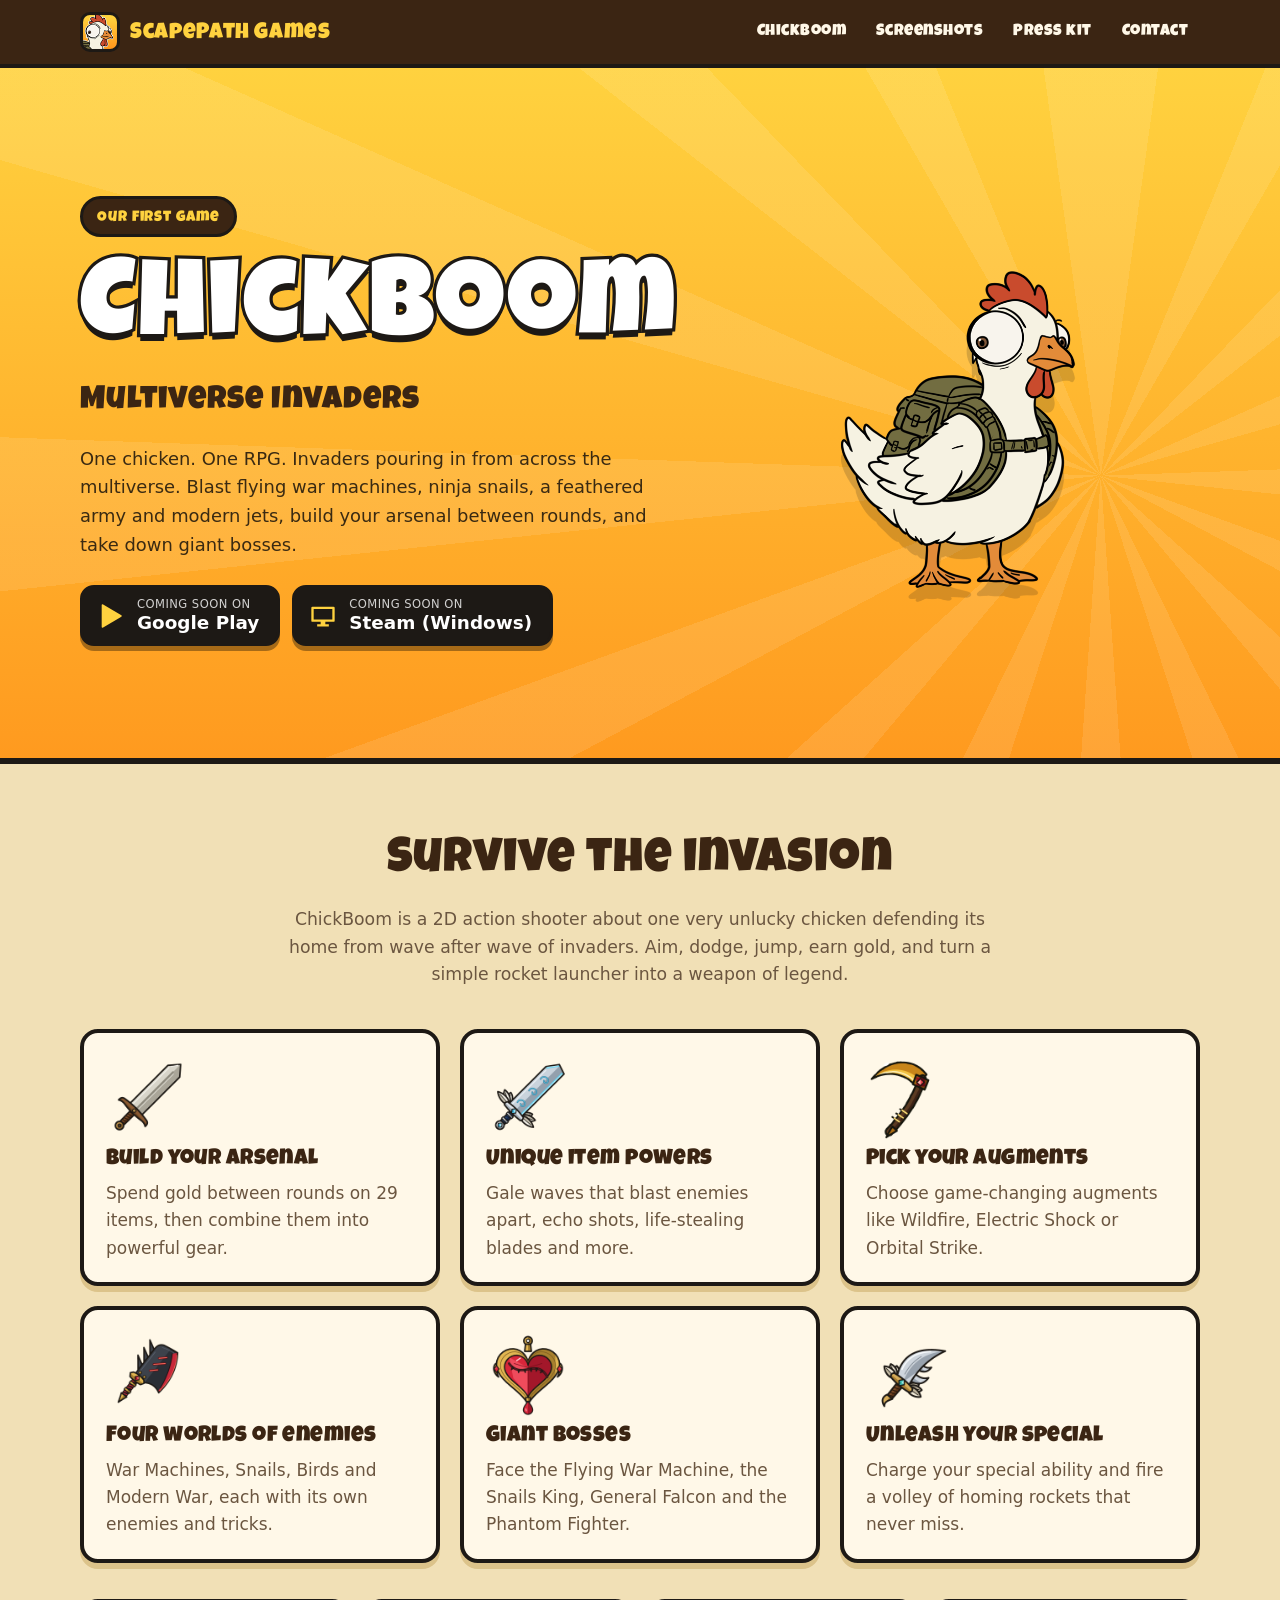
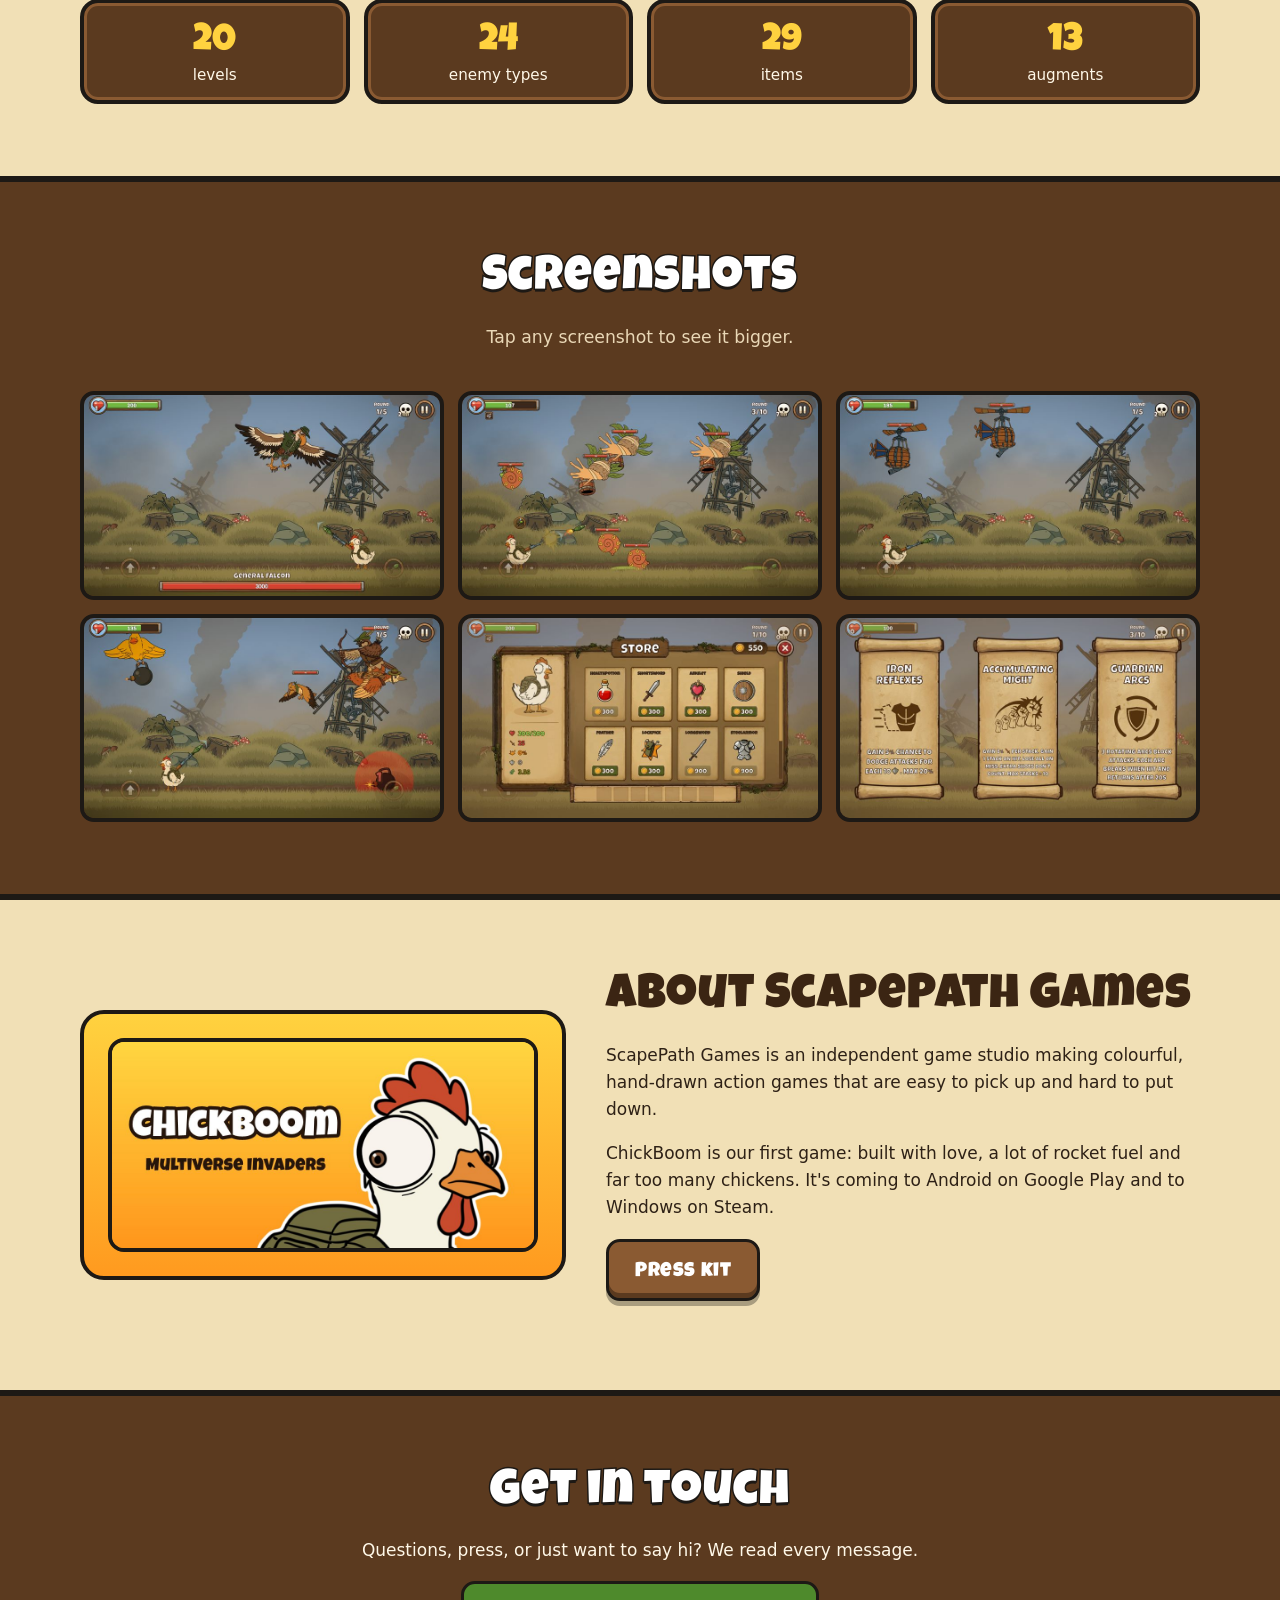
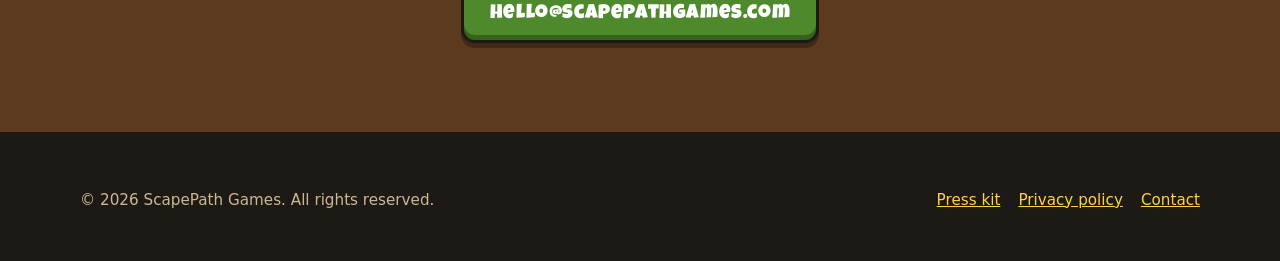
==== index.html @ 380e2c4b "ScapePath Games website: home, press kit, privacy policy Co-Authored-By: Claude Opus 5.5 <noreply@an" ====
<!doctype html>
<html lang="en">
<head>
  <meta charset="utf-8">
  <meta name="viewport" content="width=device-width, initial-scale=1">
  <title>ScapePath Games | ChickBoom: Multiverse Invaders</title>
  <meta name="description" content="ScapePath Games is an independent game studio. Our first game, ChickBoom: Multiverse Invaders, is a 2D action shooter coming to Android and Windows.">
  <meta name="theme-color" content="#3b2513">
  <link rel="canonical" href="https://scapepathgames.com/">
  <link rel="icon" type="image/png" href="images/favicon-64.png">
  <link rel="apple-touch-icon" href="images/apple-touch-icon.png">
  <link rel="preload" href="fonts/LuckiestGuy-Regular.ttf" as="font" type="font/ttf" crossorigin>
  <link rel="stylesheet" href="css/style.css">

  <meta property="og:type" content="website">
  <meta property="og:site_name" content="ScapePath Games">
  <meta property="og:title" content="ChickBoom: Multiverse Invaders">
  <meta property="og:description" content="One chicken. One RPG. Invaders from across the multiverse. Coming to Android and Windows.">
  <meta property="og:url" content="https://scapepathgames.com/">
  <meta property="og:image" content="https://scapepathgames.com/images/chickboom-banner.jpg">
  <meta name="twitter:card" content="summary_large_image">
</head>
<body>
  <a class="visually-hidden" href="#main">Skip to content</a>

  <header class="site-header">
    <div class="wrap">
      <a class="brand" href="./" aria-label="ScapePath Games home">
        <img src="images/favicon-64.png" alt="" width="40" height="40">
        <span>ScapePath Games</span>
      </a>
      <nav class="nav" aria-label="Main">
        <a href="#chickboom">ChickBoom</a>
        <a href="#screenshots">Screenshots</a>
        <a href="press.html">Press kit</a>
        <a href="#contact">Contact</a>
      </nav>
    </div>
  </header>

  <main id="main">
    <!-- Hero -->
    <section class="hero" aria-labelledby="game-title">
      <div class="wrap">
        <div>
          <span class="eyebrow">Our first game</span>
          <h1 id="game-title" class="outlined">ChickBoom</h1>
          <p class="tagline">Multiverse Invaders</p>
          <p class="lead">
            One chicken. One RPG. Invaders pouring in from across the multiverse.
            Blast flying war machines, ninja snails, a feathered army and modern jets,
            build your arsenal between rounds, and take down giant bosses.
          </p>
          <div class="stores">
            <!-- Replace href="#" and remove class "soon" once the store pages are live -->
            <a class="store-btn soon" href="#" aria-label="Google Play: coming soon" onclick="return false;">
              <svg viewBox="0 0 24 24" aria-hidden="true"><path fill="#ffd23f" d="M4 2.6v18.8c0 .5.5.8.9.6l16-9.4c.4-.3.4-.9 0-1.2L4.9 2c-.4-.2-.9.1-.9.6z"/></svg>
              <span><small>Coming soon on</small><strong>Google Play</strong></span>
            </a>
            <a class="store-btn soon" href="#" aria-label="Steam: coming soon" onclick="return false;">
              <svg viewBox="0 0 24 24" aria-hidden="true"><path fill="#ffd23f" d="M3 4h18a1 1 0 0 1 1 1v11a1 1 0 0 1-1 1h-7v2h3v2H7v-2h3v-2H3a1 1 0 0 1-1-1V5a1 1 0 0 1 1-1zm1 2v9h16V6H4z"/></svg>
              <span><small>Coming soon on</small><strong>Steam (Windows)</strong></span>
            </a>
          </div>
        </div>
        <div class="hero-art">
          <img src="images/chicken.png" alt="ChickBoom's hero: a wide-eyed chicken wearing a military backpack" width="900" height="691">
        </div>
      </div>
    </section>

    <!-- About the game -->
    <section id="chickboom" aria-labelledby="about-title">
      <div class="wrap">
        <div class="section-head">
          <h2 id="about-title">Survive the invasion</h2>
          <p>
            ChickBoom is a 2D action shooter about one very unlucky chicken defending its home
            from wave after wave of invaders. Aim, dodge, jump, earn gold, and turn a simple
            rocket launcher into a weapon of legend.
          </p>
        </div>

        <div class="cards">
          <article class="card">
            <img src="images/items/greatsword.png" alt="" width="84" height="84" loading="lazy">
            <h3>Build your arsenal</h3>
            <p>Spend gold between rounds on 29 items, then combine them into powerful gear.</p>
          </article>
          <article class="card">
            <img src="images/items/stormcleaver.png" alt="" width="84" height="84" loading="lazy">
            <h3>Unique item powers</h3>
            <p>Gale waves that blast enemies apart, echo shots, life-stealing blades and more.</p>
          </article>
          <article class="card">
            <img src="images/items/goldenreaper.png" alt="" width="84" height="84" loading="lazy">
            <h3>Pick your augments</h3>
            <p>Choose game-changing augments like Wildfire, Electric Shock or Orbital Strike.</p>
          </article>
          <article class="card">
            <img src="images/items/ironcleaver.png" alt="" width="84" height="84" loading="lazy">
            <h3>Four worlds of enemies</h3>
            <p>War Machines, Snails, Birds and Modern War, each with its own enemies and tricks.</p>
          </article>
          <article class="card">
            <img src="images/items/bloodboundamulet.png" alt="" width="84" height="84" loading="lazy">
            <h3>Giant bosses</h3>
            <p>Face the Flying War Machine, the Snails King, General Falcon and the Phantom Fighter.</p>
          </article>
          <article class="card">
            <img src="images/items/clawblade.png" alt="" width="84" height="84" loading="lazy">
            <h3>Unleash your special</h3>
            <p>Charge your special ability and fire a volley of homing rockets that never miss.</p>
          </article>
        </div>

        <div class="stats" aria-label="ChickBoom in numbers">
          <div class="stat"><b>20</b><span>levels</span></div>
          <div class="stat"><b>24</b><span>enemy types</span></div>
          <div class="stat"><b>29</b><span>items</span></div>
          <div class="stat"><b>13</b><span>augments</span></div>
        </div>
      </div>
    </section>

    <!-- Screenshots -->
    <section id="screenshots" class="band" aria-labelledby="shots-title">
      <div class="wrap">
        <div class="section-head">
          <h2 id="shots-title" class="outlined">Screenshots</h2>
          <p>Tap any screenshot to see it bigger.</p>
        </div>
        <div class="gallery">
          <button class="shot" data-full="images/screenshots/general-falcon.jpg" data-caption="Boss fight: General Falcon">
            <img src="images/screenshots/general-falcon-small.jpg" alt="ChickBoom fighting the General Falcon boss" width="800" height="450" loading="lazy">
          </button>
          <button class="shot" data-full="images/screenshots/snail-swarm.jpg" data-caption="A swarm of flying snails">
            <img src="images/screenshots/snail-swarm-small.jpg" alt="Flying snails and spiked rolling snails attacking" width="800" height="450" loading="lazy">
          </button>
          <button class="shot" data-full="images/screenshots/barrel-copters.jpg" data-caption="Flying war machines">
            <img src="images/screenshots/barrel-copters-small.jpg" alt="Barrel-shaped flying war machines over a field with windmills" width="800" height="450" loading="lazy">
          </button>
          <button class="shot" data-full="images/screenshots/archer-birds.jpg" data-caption="The feathered army">
            <img src="images/screenshots/archer-birds-small.jpg" alt="Archer birds and bomber birds attacking the chicken" width="800" height="450" loading="lazy">
          </button>
          <button class="shot" data-full="images/screenshots/store.jpg" data-caption="Gear up in the store">
            <img src="images/screenshots/store-small.jpg" alt="The in-game store with swords, potions, shields and armor" width="800" height="450" loading="lazy">
          </button>
          <button class="shot" data-full="images/screenshots/augments.jpg" data-caption="Choose an augment">
            <img src="images/screenshots/augments-small.jpg" alt="Choosing between three augment cards" width="800" height="450" loading="lazy">
          </button>
        </div>
      </div>
    </section>

    <!-- Studio -->
    <section id="studio" aria-labelledby="studio-title">
      <div class="wrap studio">
        <div class="studio-art">
          <img src="images/chickboom-banner.jpg" alt="ChickBoom: Multiverse Invaders logo with the chicken hero" width="1024" height="500" loading="lazy">
        </div>
        <div>
          <h2 id="studio-title">About ScapePath Games</h2>
          <p>
            ScapePath Games is an independent game studio making colourful, hand-drawn action games
            that are easy to pick up and hard to put down.
          </p>
          <p>
            ChickBoom is our first game: built with love, a lot of rocket fuel and far too many chickens.
            It's coming to Android on Google Play and to Windows on Steam.
          </p>
          <p><a class="btn secondary" href="press.html">Press kit</a></p>
        </div>
      </div>
    </section>

    <!-- Contact -->
    <section id="contact" class="band contact" aria-labelledby="contact-title">
      <div class="wrap">
        <h2 id="contact-title" class="outlined">Get in touch</h2>
        <p>Questions, press, or just want to say hi? We read every message.</p>
        <p><a class="btn" href="mailto:hello@scapepathgames.com">hello@scapepathgames.com</a></p>
      </div>
    </section>
  </main>

  <footer class="site-footer">
    <div class="wrap">
      <p>&copy; <span id="year">2026</span> ScapePath Games. All rights reserved.</p>
      <nav aria-label="Footer">
        <a href="press.html">Press kit</a>
        <a href="privacy.html">Privacy policy</a>
        <a href="mailto:hello@scapepathgames.com">Contact</a>
      </nav>
    </div>
  </footer>

  <dialog class="lightbox" aria-label="Screenshot">
    <button class="close" aria-label="Close">&times;</button>
    <figure style="margin:0">
      <img src="" alt="">
      <figcaption></figcaption>
    </figure>
  </dialog>

  <script>
    // Screenshot lightbox: opens the full-size image; closes on the button, a click outside, or Esc
    (function () {
      const box = document.querySelector('dialog.lightbox');
      if (!box || !box.showModal) return;
      const img = box.querySelector('img');
      const cap = box.querySelector('figcaption');
      document.querySelectorAll('.shot').forEach(function (btn) {
        btn.addEventListener('click', function () {
          img.src = btn.dataset.full;
          img.alt = btn.querySelector('img').alt;
          cap.textContent = btn.dataset.caption || '';
          box.showModal();
        });
      });
      box.querySelector('.close').addEventListener('click', function () { box.close(); });
      box.addEventListener('click', function (e) { if (e.target === box) box.close(); });
    })();
    document.getElementById('year').textContent = new Date().getFullYear();
  </script>
</body>
</html>
---- css/style.css ----
/* ScapePath Games: styled after ChickBoom itself — warm orange sky, dark wood frames, parchment cards,
   Luckiest Guy headings with a thick ink outline, like the game's UI. */

@font-face {
  font-family: "Luckiest Guy";
  src: url("../fonts/LuckiestGuy-Regular.ttf") format("truetype");
  font-display: swap;
}

:root {
  --sun: #ffd23f;
  --orange: #ff9a1f;
  --orange-deep: #f07c12;
  --ink: #1d1915;
  --wood: #5b3a1f;
  --wood-dark: #3b2513;
  --wood-light: #8a5a32;
  --parchment: #f1e0b6;
  --parchment-dark: #dcc38a;
  --cream: #fff8e8;
  --green: #4e8a2c;
  --green-dark: #35631b;
  --red: #c8463a;
  --text: #2e2116;
  --muted: #6b5640;
  --radius: 18px;
  --wrap: 1120px;
  --display: "Luckiest Guy", "Arial Rounded MT Bold", "Trebuchet MS", sans-serif;
  --body: system-ui, -apple-system, "Segoe UI", Roboto, "Helvetica Neue", Arial, sans-serif;
}

* { box-sizing: border-box; }
html { scroll-behavior: smooth; }
body {
  margin: 0;
  font-family: var(--body);
  font-size: 17px;
  line-height: 1.6;
  color: var(--text);
  background: var(--parchment);
  -webkit-font-smoothing: antialiased;
}
img { max-width: 100%; height: auto; display: block; }
a { color: var(--wood); }
a:hover { color: var(--orange-deep); }
.wrap { width: min(var(--wrap), 100% - 32px); margin-inline: auto; }
.visually-hidden { position: absolute; width: 1px; height: 1px; overflow: hidden; clip: rect(0 0 0 0); white-space: nowrap; }

/* Headings: game-style outlined lettering */
.display, h1, h2, h3 { font-family: var(--display); font-weight: 400; letter-spacing: 0.02em; line-height: 1.05; margin: 0 0 0.4em; }
.outlined {
  color: #fff;
  -webkit-text-stroke: 0.06em var(--ink);
  paint-order: stroke fill;
  text-shadow: 0 0.06em 0 var(--ink);
}
h2 { font-size: clamp(2rem, 4.5vw, 3rem); color: var(--wood-dark); }
h3 { font-size: 1.35rem; color: var(--wood-dark); }

/* ---------- Header ---------- */
.site-header {
  position: sticky; top: 0; z-index: 20;
  background: var(--wood-dark);
  border-bottom: 4px solid var(--ink);
}
.site-header .wrap { display: flex; align-items: center; justify-content: space-between; gap: 16px; min-height: 64px; }
.brand { display: flex; align-items: center; gap: 10px; text-decoration: none; }
.brand img { width: 40px; height: 40px; border-radius: 10px; border: 3px solid var(--ink); }
.brand span { font-family: var(--display); font-size: 1.35rem; color: var(--sun); letter-spacing: 0.03em; line-height: 1; padding-top: 4px; }
.nav { display: flex; gap: 6px; flex-wrap: wrap; justify-content: flex-end; }
.nav a {
  font-family: var(--display); font-size: 1rem; letter-spacing: 0.03em;
  color: var(--cream); text-decoration: none; padding: 8px 12px 6px; border-radius: 10px;
}
.nav a:hover, .nav a[aria-current="page"] { background: var(--wood-light); color: #fff; }

/* ---------- Hero ---------- */
.hero {
  position: relative; overflow: hidden;
  background: linear-gradient(180deg, var(--sun) 0%, var(--orange) 100%);
  border-bottom: 6px solid var(--ink);
}
.hero::after { /* soft sun rays */
  content: ""; position: absolute; inset: -40%;
  background: repeating-conic-gradient(from 0deg at 70% 55%, rgba(255,255,255,0.10) 0 8deg, transparent 8deg 22deg);
  pointer-events: none;
}
.hero .wrap { position: relative; z-index: 1; display: grid; grid-template-columns: 1.15fr 0.85fr; align-items: center; gap: 24px; padding-block: 56px 40px; }
.eyebrow {
  display: inline-block; font-family: var(--display); font-size: 0.95rem; letter-spacing: 0.06em;
  background: var(--wood-dark); color: var(--sun); padding: 7px 14px 4px; border-radius: 999px; border: 3px solid var(--ink);
}
.hero h1 { font-size: clamp(3.4rem, 10vw, 6.8rem); margin: 18px 0 6px; }
.tagline { font-family: var(--display); font-size: clamp(1.3rem, 3.2vw, 2rem); color: var(--wood-dark); margin: 0 0 18px; letter-spacing: 0.03em; }
.hero p.lead { font-size: 1.12rem; max-width: 34em; color: #3a2a12; margin: 0 0 26px; }
.hero-art img { width: 100%; max-width: 460px; margin-inline: auto; filter: drop-shadow(0 14px 0 rgba(29,25,21,0.18)); animation: bob 4s ease-in-out infinite; }
@keyframes bob { 0%,100% { transform: translateY(0) rotate(-1deg); } 50% { transform: translateY(-10px) rotate(1deg); } }
@media (prefers-reduced-motion: reduce) { .hero-art img { animation: none; } html { scroll-behavior: auto; } }

/* Store buttons (game-style chunky buttons) */
.stores { display: flex; flex-wrap: wrap; gap: 12px; }
.store-btn {
  display: inline-flex; align-items: center; gap: 12px;
  padding: 10px 18px 10px 14px; min-height: 58px;
  background: var(--ink); color: #fff; text-decoration: none;
  border-radius: 14px; border: 3px solid var(--ink);
  box-shadow: 0 5px 0 rgba(0,0,0,0.35);
  transition: transform 0.12s ease, box-shadow 0.12s ease;
}
.store-btn:hover { color: #fff; transform: translateY(-2px); box-shadow: 0 7px 0 rgba(0,0,0,0.35); }
.store-btn svg { width: 28px; height: 28px; flex: none; }
.store-btn small { display: block; font-size: 0.72rem; opacity: 0.8; letter-spacing: 0.04em; text-transform: uppercase; line-height: 1.2; }
.store-btn strong { display: block; font-size: 1.15rem; line-height: 1.15; }
.store-btn.soon { cursor: default; }
.store-btn.soon:hover { transform: none; box-shadow: 0 5px 0 rgba(0,0,0,0.35); }

/* ---------- Sections ---------- */
section { padding-block: 72px; }
.section-head { text-align: center; max-width: 720px; margin: 0 auto 40px; }
.section-head p { color: var(--muted); margin: 0; font-size: 1.08rem; }

.stats { display: grid; grid-template-columns: repeat(4, 1fr); gap: 14px; margin-top: 36px; }
.stat {
  text-align: center; background: var(--wood); color: var(--cream);
  border: 4px solid var(--ink); border-radius: var(--radius); padding: 16px 10px 12px;
  box-shadow: inset 0 0 0 3px var(--wood-light);
}
.stat b { display: block; font-family: var(--display); font-weight: 400; font-size: 2.4rem; color: var(--sun); line-height: 1; padding-top: 4px; }
.stat span { font-size: 0.95rem; }

/* Parchment cards */
.cards { display: grid; grid-template-columns: repeat(3, 1fr); gap: 20px; }
.card {
  background: var(--cream);
  border: 4px solid var(--ink); border-radius: var(--radius);
  padding: 22px 22px 20px;
  box-shadow: 0 6px 0 var(--parchment-dark);
}
.card img { width: 84px; height: 84px; object-fit: contain; margin-bottom: 10px; }
.card p { margin: 0; color: var(--muted); }

/* Wooden band */
.band { background: var(--wood); border-block: 6px solid var(--ink); color: var(--cream); }
.band h2 { color: #fff; }
.band .section-head p { color: #e9d7b6; }

/* Gallery */
.gallery { display: grid; grid-template-columns: repeat(3, 1fr); gap: 14px; }
.shot { padding: 0; border: 4px solid var(--ink); border-radius: 14px; overflow: hidden; background: var(--ink); cursor: zoom-in; display: block; width: 100%; }
.shot img { aspect-ratio: 16 / 9; object-fit: cover; width: 100%; transition: transform 0.25s ease; }
.shot:hover img, .shot:focus-visible img { transform: scale(1.04); }
.shot:focus-visible { outline: 4px solid var(--sun); outline-offset: 2px; }

dialog.lightbox { border: 0; padding: 0; background: transparent; max-width: min(1400px, 94vw); }
dialog.lightbox::backdrop { background: rgba(20, 14, 8, 0.88); }
dialog.lightbox img { border: 4px solid var(--ink); border-radius: 12px; max-height: 84vh; width: auto; margin: auto; }
dialog.lightbox figcaption { color: var(--cream); text-align: center; font-family: var(--display); font-size: 1.2rem; padding-top: 10px; letter-spacing: 0.03em; }
dialog.lightbox .close {
  position: fixed; top: 14px; right: 14px; width: 48px; height: 48px; border-radius: 50%;
  border: 3px solid var(--ink); background: var(--red); color: #fff; font-size: 1.6rem; line-height: 1; cursor: pointer;
}

/* Studio */
.studio { display: grid; grid-template-columns: 0.9fr 1.1fr; gap: 40px; align-items: center; }
.studio-art { background: linear-gradient(180deg, var(--sun), var(--orange)); border: 4px solid var(--ink); border-radius: 24px; padding: 24px; }
.studio-art img { border-radius: 16px; border: 4px solid var(--ink); }

/* Contact */
.contact { text-align: center; }
.btn {
  display: inline-block; font-family: var(--display); font-size: 1.25rem; letter-spacing: 0.03em;
  padding: 14px 26px 10px; border-radius: 14px; border: 3px solid var(--ink);
  background: var(--green); color: #fff; text-decoration: none;
  box-shadow: inset 0 -5px 0 var(--green-dark), 0 5px 0 rgba(0,0,0,0.3);
}
.btn:hover { color: #fff; background: #5a9b33; }
.btn.secondary { background: var(--wood-light); box-shadow: inset 0 -5px 0 var(--wood), 0 5px 0 rgba(0,0,0,0.3); }

/* ---------- Text pages (press, privacy) ---------- */
.page-hero { background: linear-gradient(180deg, var(--sun), var(--orange)); border-bottom: 6px solid var(--ink); text-align: center; padding-block: 48px 40px; }
.page-hero h1 { font-size: clamp(2.6rem, 7vw, 4.4rem); margin: 0 0 6px; }
.page-hero p { margin: 0; font-family: var(--display); color: var(--wood-dark); font-size: 1.2rem; letter-spacing: 0.03em; }
.prose { max-width: 780px; margin-inline: auto; }
.prose h2 { font-size: 2rem; margin-top: 1.6em; }
.prose h3 { margin-top: 1.4em; }
.prose ul { padding-left: 1.2em; }
.prose li { margin: 0.3em 0; }
.panel { background: var(--cream); border: 4px solid var(--ink); border-radius: var(--radius); padding: 24px 26px; margin: 22px 0; box-shadow: 0 6px 0 var(--parchment-dark); }
.facts { display: grid; grid-template-columns: max-content 1fr; gap: 8px 20px; margin: 0; }
.facts dt { font-weight: 700; color: var(--wood-dark); }
.facts dd { margin: 0; }
.downloads { display: grid; grid-template-columns: repeat(3, 1fr); gap: 14px; }
.download { display: block; text-decoration: none; color: var(--text); background: var(--cream); border: 3px solid var(--ink); border-radius: 14px; overflow: hidden; }
.download img { aspect-ratio: 16 / 9; object-fit: cover; width: 100%; border-bottom: 3px solid var(--ink); background: var(--orange); }
.download span { display: block; padding: 8px 12px; font-size: 0.92rem; }
.download:hover { color: var(--orange-deep); }

/* ---------- Footer ---------- */
.site-footer { background: var(--ink); color: #cbb994; padding-block: 34px; font-size: 0.95rem; }
.site-footer .wrap { display: flex; flex-wrap: wrap; justify-content: space-between; gap: 14px 30px; align-items: center; }
.site-footer a { color: var(--sun); }
.site-footer nav { display: flex; gap: 18px; flex-wrap: wrap; }

/* ---------- Responsive ---------- */
@media (max-width: 900px) {
  .hero .wrap { grid-template-columns: 1fr; text-align: center; padding-block: 40px 32px; }
  .hero p.lead { margin-inline: auto; }
  .stores { justify-content: center; }
  .hero-art { order: -1; }
  .hero-art img { max-width: 300px; }
  .cards { grid-template-columns: 1fr 1fr; }
  .gallery { grid-template-columns: 1fr 1fr; }
  .studio { grid-template-columns: 1fr; }
  .downloads { grid-template-columns: 1fr 1fr; }
}
@media (max-width: 600px) {
  body { font-size: 16px; }
  section { padding-block: 52px; }
  .site-header { position: static; }
  .site-header .wrap { flex-direction: column; justify-content: center; padding-block: 10px 6px; gap: 4px; }
  .nav { flex-wrap: nowrap; justify-content: center; gap: 0; }
  .nav a { font-size: 0.8rem; padding: 6px 7px 4px; white-space: nowrap; }
  .stats { grid-template-columns: 1fr 1fr; }
  .cards, .gallery, .downloads { grid-template-columns: 1fr; }
  .facts { grid-template-columns: 1fr; gap: 2px; }
  .facts dd { margin-bottom: 10px; }
  .store-btn { width: 100%; justify-content: center; }
}
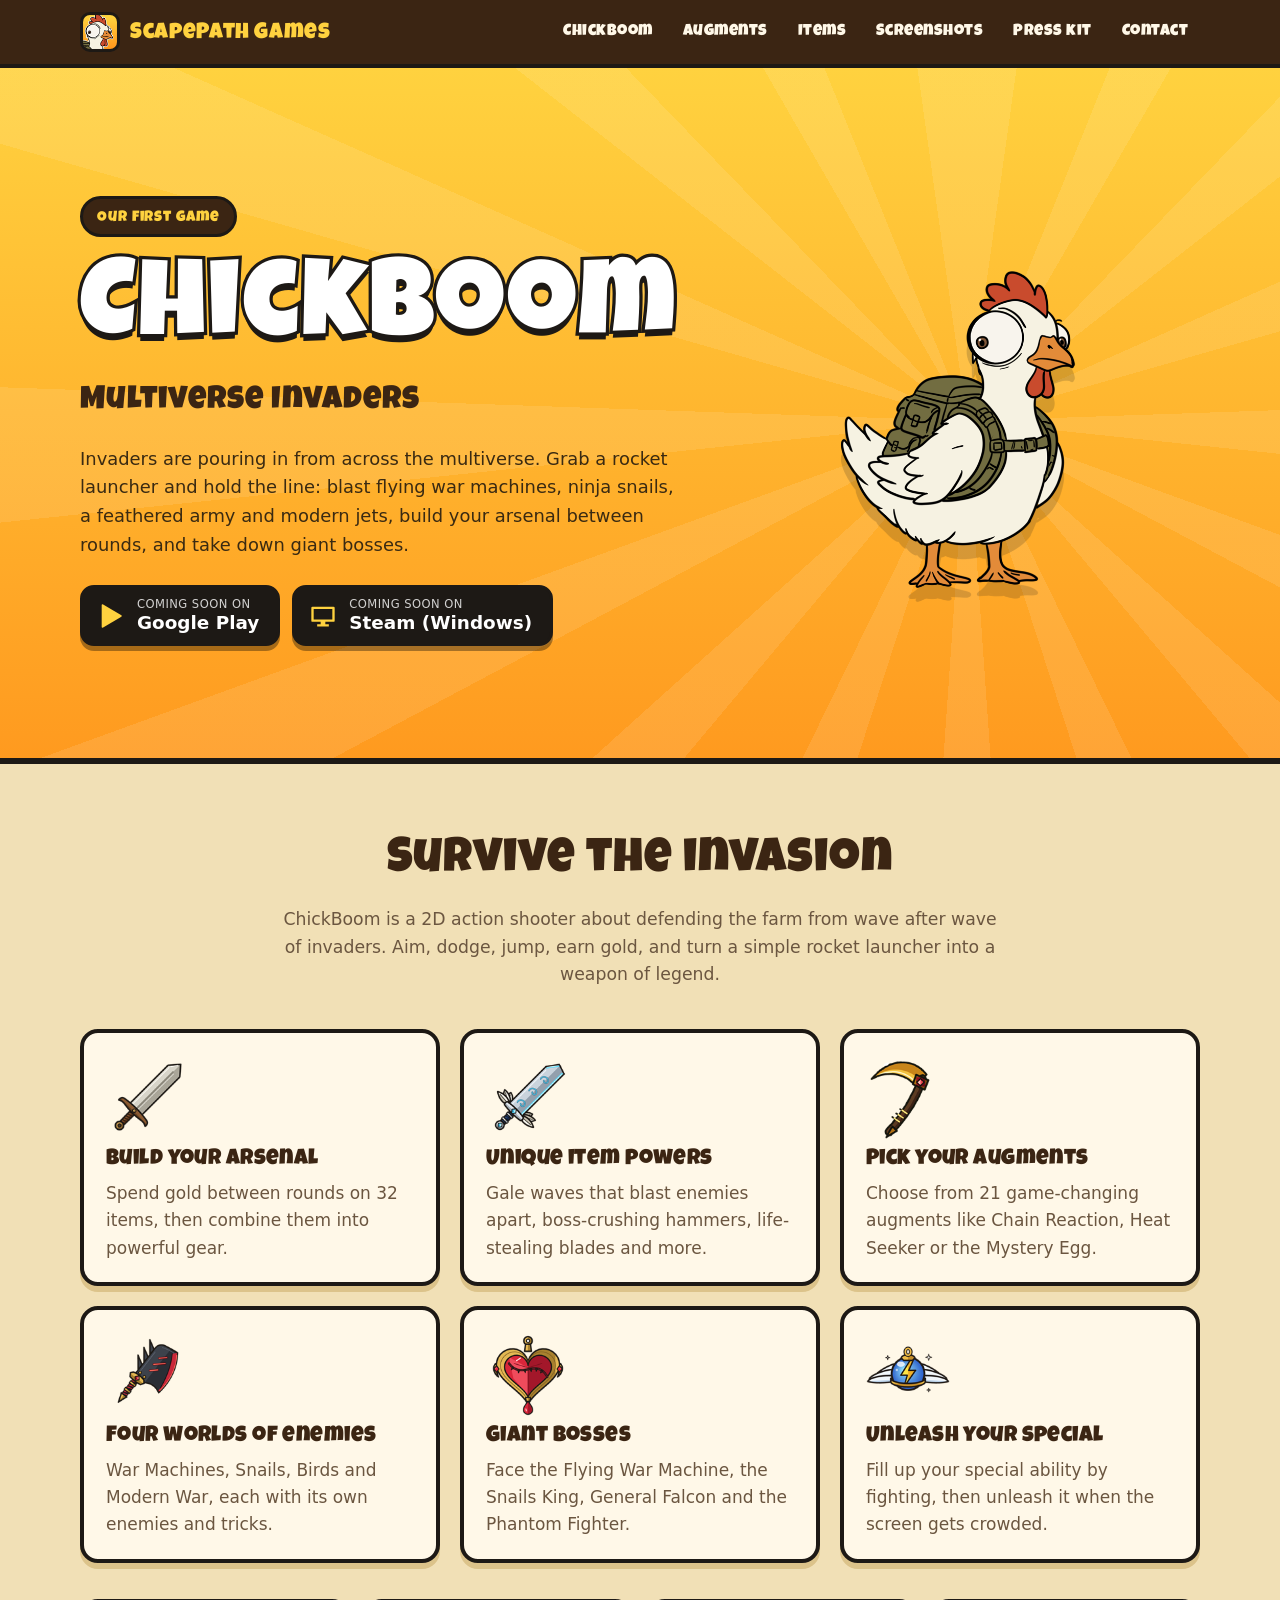
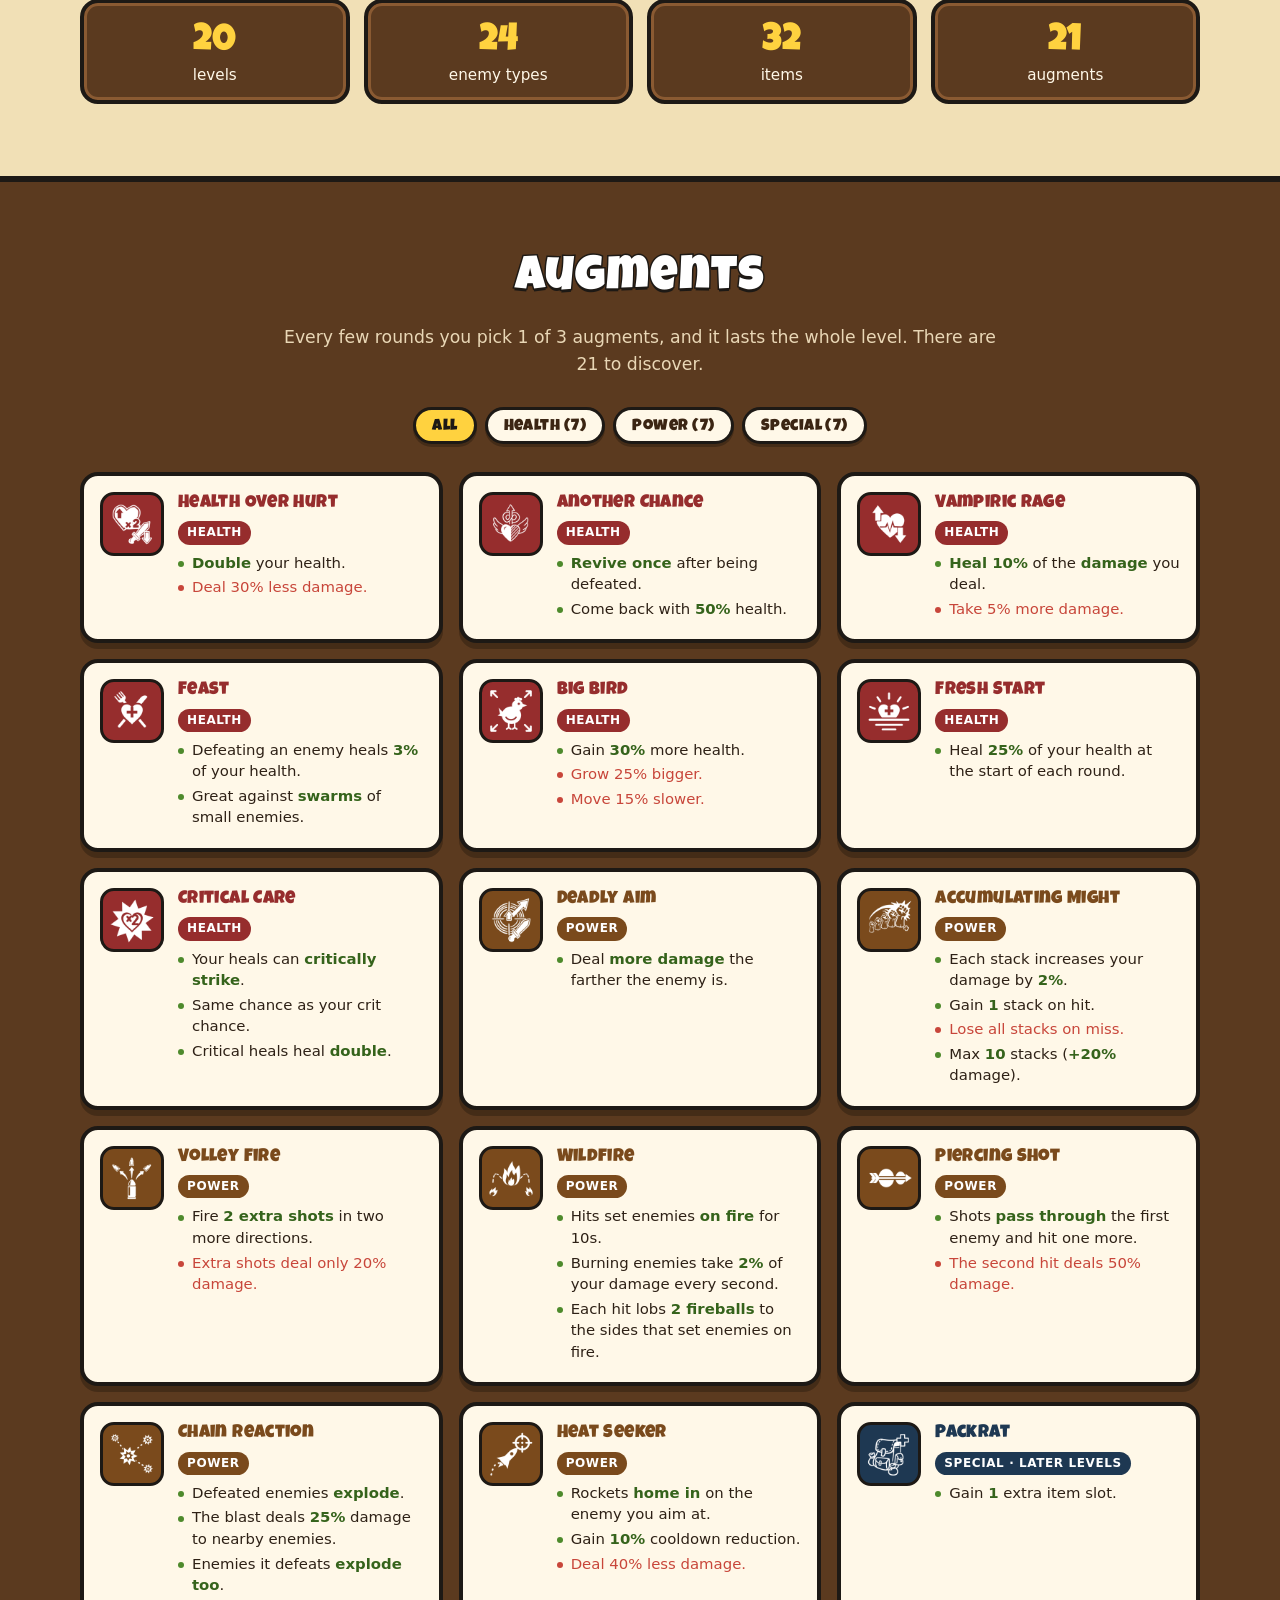
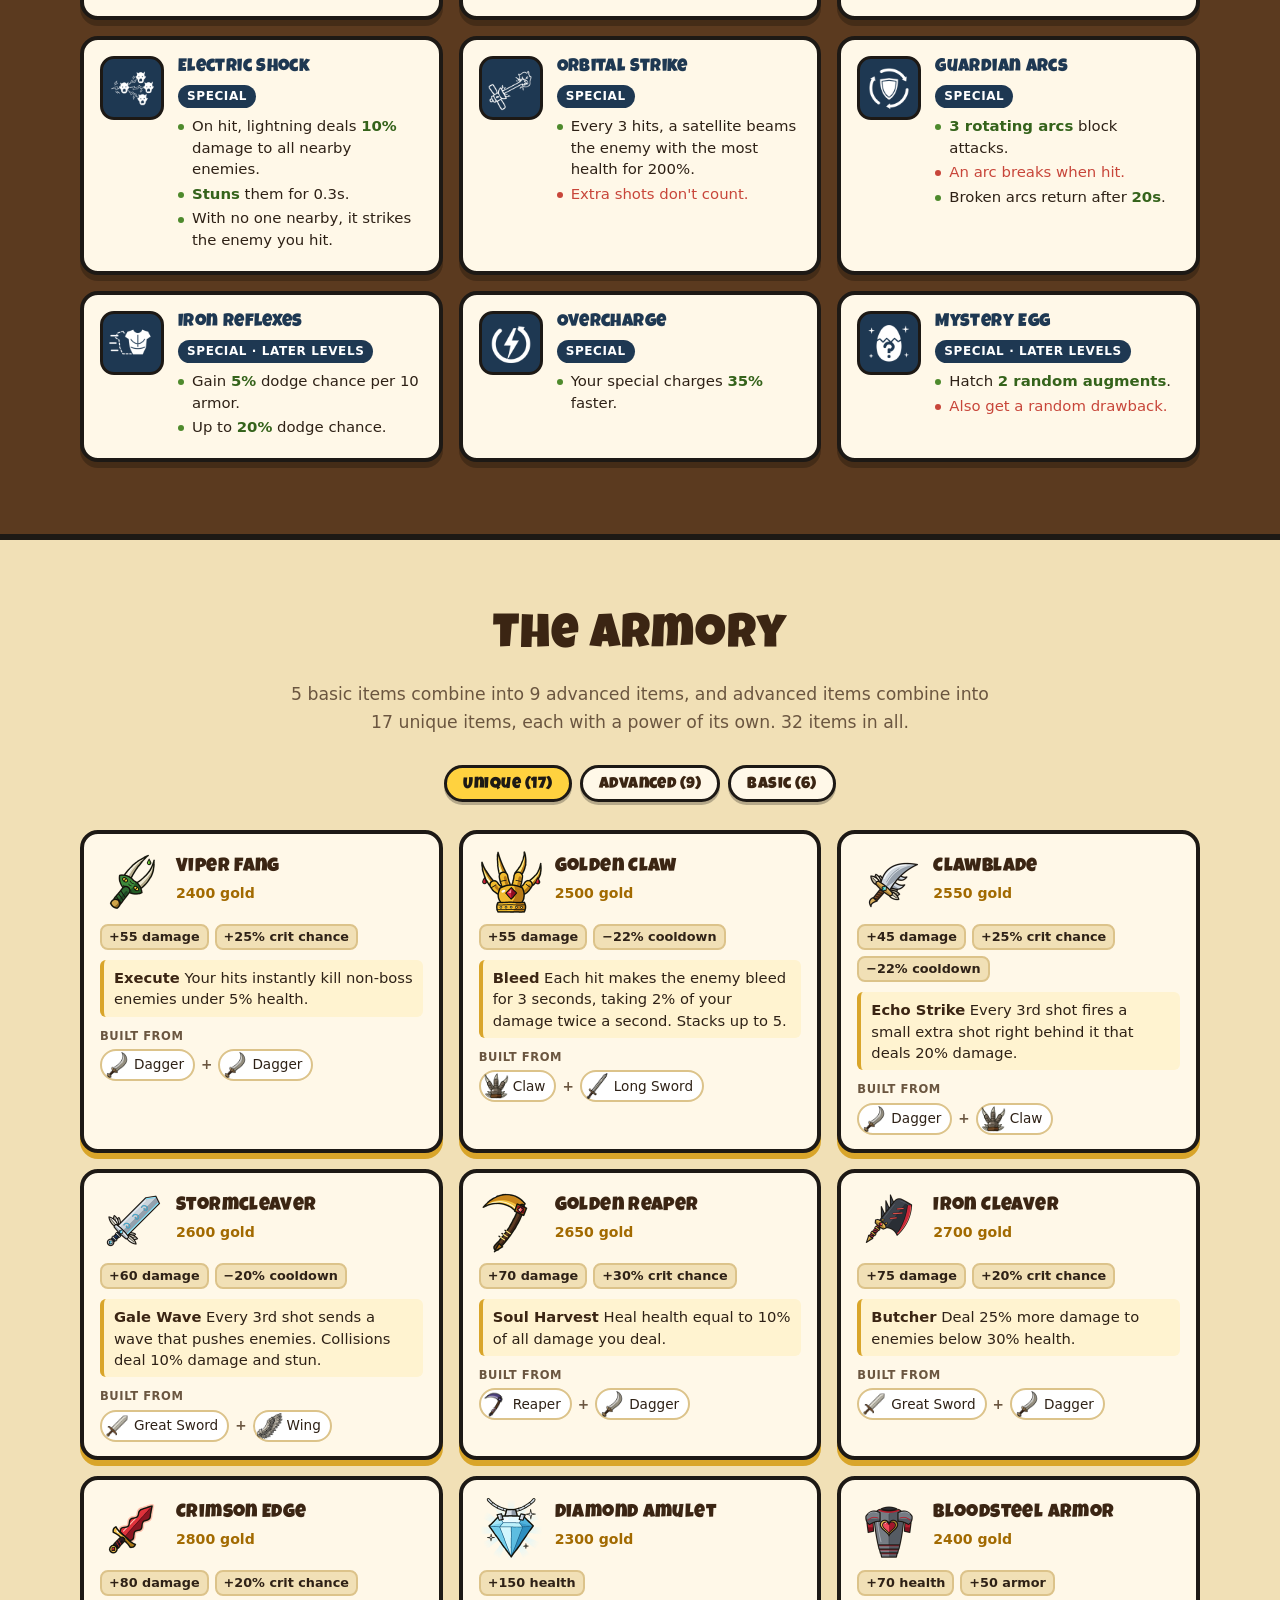
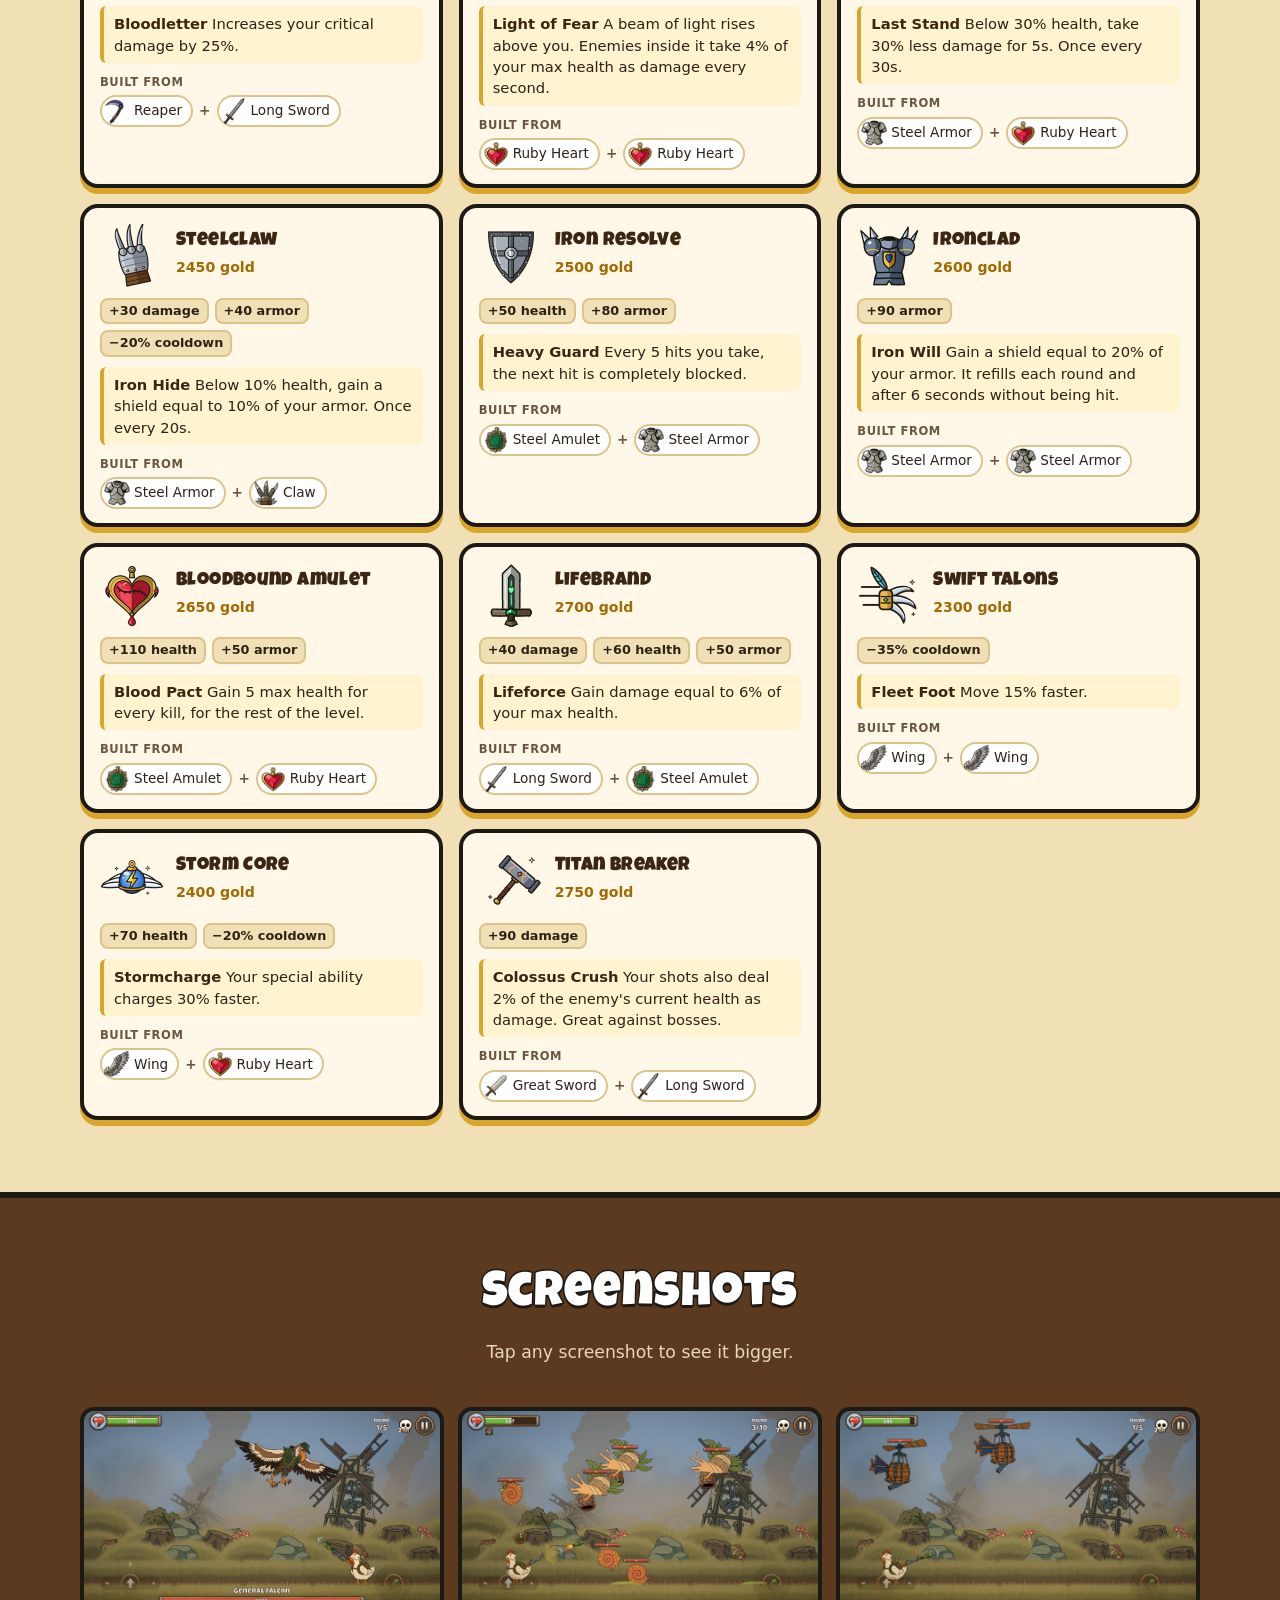
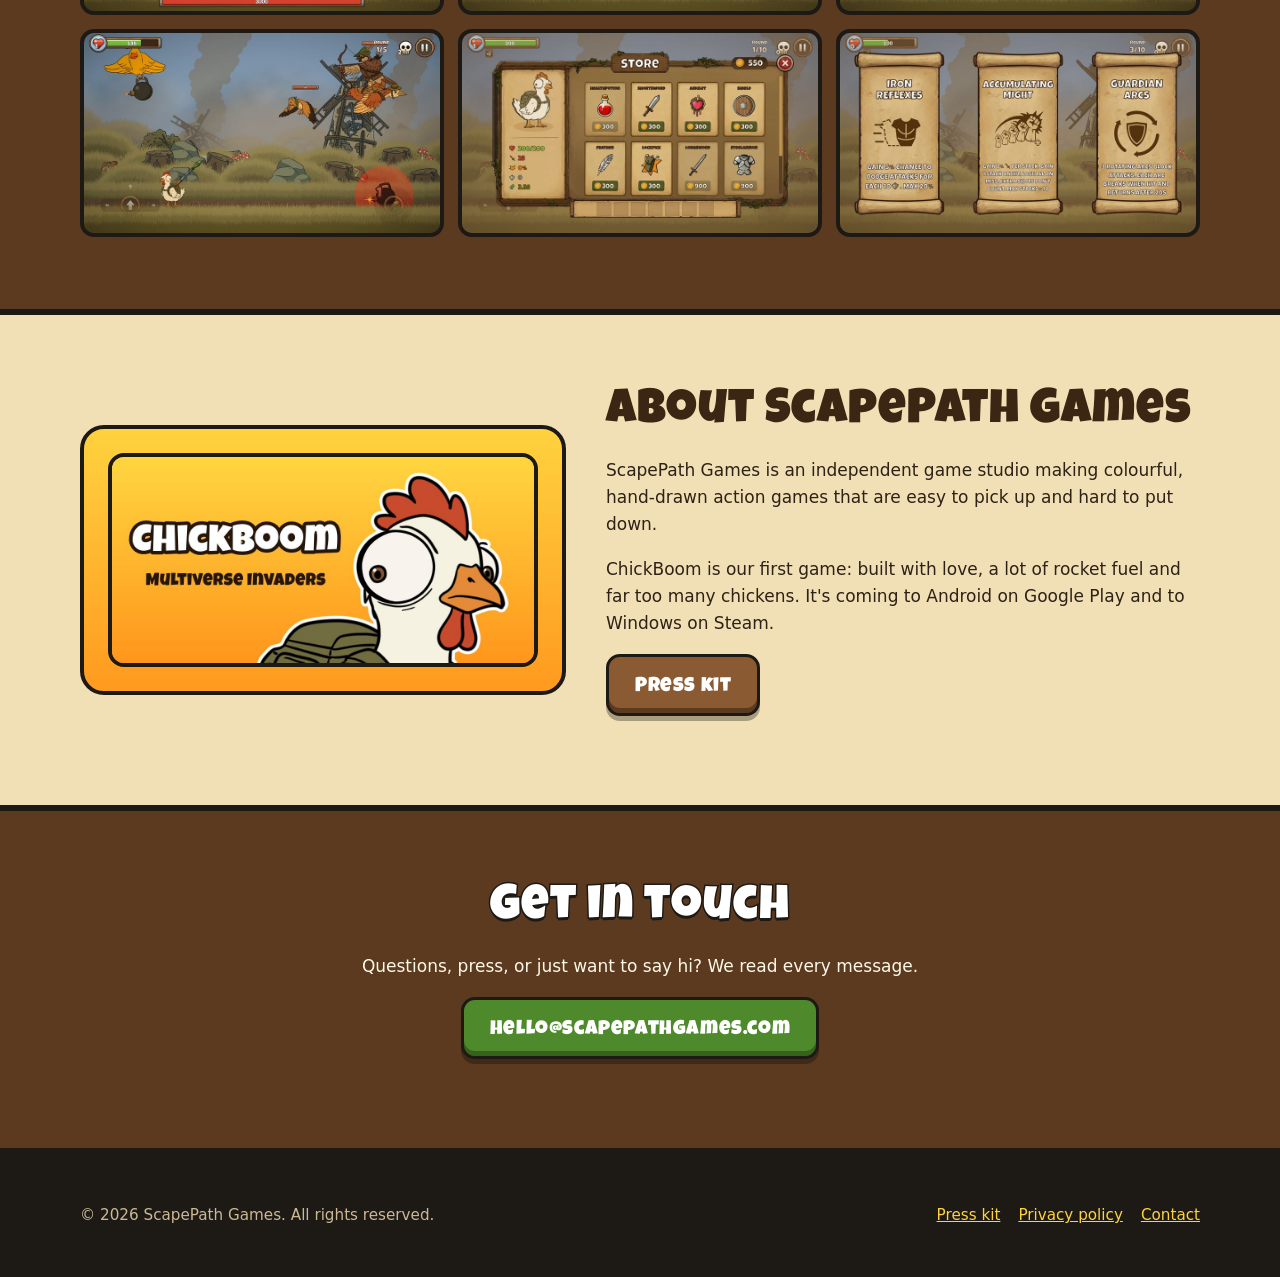
==== commit 3eb2c9ca: "Add augments and armory sections, refresh game data - New Augments section with all 21 augments, fil" ====
--- a/index.html
+++ b/index.html
@@ -15,7 +15,7 @@
   <meta property="og:type" content="website">
   <meta property="og:site_name" content="ScapePath Games">
   <meta property="og:title" content="ChickBoom: Multiverse Invaders">
-  <meta property="og:description" content="One chicken. One RPG. Invaders from across the multiverse. Coming to Android and Windows.">
+  <meta property="og:description" content="Invaders from across the multiverse. Grab a rocket launcher and hold the line. Coming to Android and Windows.">
   <meta property="og:url" content="https://scapepathgames.com/">
   <meta property="og:image" content="https://scapepathgames.com/images/chickboom-banner.jpg">
   <meta name="twitter:card" content="summary_large_image">
@@ -31,6 +31,8 @@
       </a>
       <nav class="nav" aria-label="Main">
         <a href="#chickboom">ChickBoom</a>
+        <a href="#augments">Augments</a>
+        <a href="#items">Items</a>
         <a href="#screenshots">Screenshots</a>
         <a href="press.html">Press kit</a>
         <a href="#contact">Contact</a>
@@ -47,8 +49,8 @@
           <h1 id="game-title" class="outlined">ChickBoom</h1>
           <p class="tagline">Multiverse Invaders</p>
           <p class="lead">
-            One chicken. One RPG. Invaders pouring in from across the multiverse.
-            Blast flying war machines, ninja snails, a feathered army and modern jets,
+            Invaders are pouring in from across the multiverse. Grab a rocket launcher and hold the line:
+            blast flying war machines, ninja snails, a feathered army and modern jets,
             build your arsenal between rounds, and take down giant bosses.
           </p>
           <div class="stores">
@@ -75,53 +77,515 @@
         <div class="section-head">
           <h2 id="about-title">Survive the invasion</h2>
           <p>
-            ChickBoom is a 2D action shooter about one very unlucky chicken defending its home
-            from wave after wave of invaders. Aim, dodge, jump, earn gold, and turn a simple
-            rocket launcher into a weapon of legend.
+            ChickBoom is a 2D action shooter about defending the farm from wave after wave of invaders.
+            Aim, dodge, jump, earn gold, and turn a simple rocket launcher into a weapon of legend.
           </p>
         </div>
 
         <div class="cards">
           <article class="card">
-            <img src="images/items/greatsword.png" alt="" width="84" height="84" loading="lazy">
+            <img src="images/items/great-sword.png" alt="" width="84" height="84" loading="lazy">
             <h3>Build your arsenal</h3>
-            <p>Spend gold between rounds on 29 items, then combine them into powerful gear.</p>
+            <p>Spend gold between rounds on 32 items, then combine them into powerful gear.</p>
           </article>
           <article class="card">
             <img src="images/items/stormcleaver.png" alt="" width="84" height="84" loading="lazy">
             <h3>Unique item powers</h3>
-            <p>Gale waves that blast enemies apart, echo shots, life-stealing blades and more.</p>
+            <p>Gale waves that blast enemies apart, boss-crushing hammers, life-stealing blades and more.</p>
           </article>
           <article class="card">
-            <img src="images/items/goldenreaper.png" alt="" width="84" height="84" loading="lazy">
+            <img src="images/items/golden-reaper.png" alt="" width="84" height="84" loading="lazy">
             <h3>Pick your augments</h3>
-            <p>Choose game-changing augments like Wildfire, Electric Shock or Orbital Strike.</p>
+            <p>Choose from 21 game-changing augments like Chain Reaction, Heat Seeker or the Mystery Egg.</p>
           </article>
           <article class="card">
-            <img src="images/items/ironcleaver.png" alt="" width="84" height="84" loading="lazy">
+            <img src="images/items/iron-cleaver.png" alt="" width="84" height="84" loading="lazy">
             <h3>Four worlds of enemies</h3>
             <p>War Machines, Snails, Birds and Modern War, each with its own enemies and tricks.</p>
           </article>
           <article class="card">
-            <img src="images/items/bloodboundamulet.png" alt="" width="84" height="84" loading="lazy">
+            <img src="images/items/bloodbound-amulet.png" alt="" width="84" height="84" loading="lazy">
             <h3>Giant bosses</h3>
             <p>Face the Flying War Machine, the Snails King, General Falcon and the Phantom Fighter.</p>
           </article>
           <article class="card">
-            <img src="images/items/clawblade.png" alt="" width="84" height="84" loading="lazy">
+            <img src="images/items/storm-core.png" alt="" width="84" height="84" loading="lazy">
             <h3>Unleash your special</h3>
-            <p>Charge your special ability and fire a volley of homing rockets that never miss.</p>
+            <p>Fill up your special ability by fighting, then unleash it when the screen gets crowded.</p>
           </article>
         </div>
 
         <div class="stats" aria-label="ChickBoom in numbers">
           <div class="stat"><b>20</b><span>levels</span></div>
           <div class="stat"><b>24</b><span>enemy types</span></div>
-          <div class="stat"><b>29</b><span>items</span></div>
-          <div class="stat"><b>13</b><span>augments</span></div>
+          <div class="stat"><b>32</b><span>items</span></div>
+          <div class="stat"><b>21</b><span>augments</span></div>
         </div>
       </div>
     </section>
+
+<!-- AUGMENTS:START -->
+    <!-- Augments: generated from the game's Augments list -->
+    <section id="augments" class="band" aria-labelledby="augments-title">
+      <div class="wrap">
+        <div class="section-head">
+          <h2 id="augments-title" class="outlined">Augments</h2>
+          <p>Every few rounds you pick 1 of 3 augments, and it lasts the whole level. There are 21 to discover.</p>
+        </div>
+        <div class="filters" role="group" aria-label="Show augments" data-target="aug-grid">
+          <button type="button" aria-pressed="true" data-filter="all">All</button>
+          <button type="button" aria-pressed="false" data-filter="Health">Health (7)</button>
+          <button type="button" aria-pressed="false" data-filter="Power">Power (7)</button>
+          <button type="button" aria-pressed="false" data-filter="Special">Special (7)</button>
+        </div>
+        <div class="aug-grid" id="aug-grid">
+          <article class="aug aug-health" data-type="Health">
+            <div class="aug-icon"><img src="images/augments/health-over-hurt.png" alt="" width="64" height="64" loading="lazy"></div>
+            <div>
+              <h3>Health Over Hurt</h3>
+              <span class="tag">Health</span>
+              <ul><li><b>Double</b> your health.</li><li class="bad">Deal 30% less damage.</li></ul>
+            </div>
+          </article>
+          <article class="aug aug-health" data-type="Health">
+            <div class="aug-icon"><img src="images/augments/another-chance.png" alt="" width="64" height="64" loading="lazy"></div>
+            <div>
+              <h3>Another Chance</h3>
+              <span class="tag">Health</span>
+              <ul><li><b>Revive once</b> after being defeated.</li><li>Come back with <b>50%</b> health.</li></ul>
+            </div>
+          </article>
+          <article class="aug aug-health" data-type="Health">
+            <div class="aug-icon"><img src="images/augments/vampiric-rage.png" alt="" width="64" height="64" loading="lazy"></div>
+            <div>
+              <h3>Vampiric Rage</h3>
+              <span class="tag">Health</span>
+              <ul><li><b>Heal 10%</b> of the <b>damage</b> you deal.</li><li class="bad">Take 5% more damage.</li></ul>
+            </div>
+          </article>
+          <article class="aug aug-health" data-type="Health">
+            <div class="aug-icon"><img src="images/augments/feast.png" alt="" width="64" height="64" loading="lazy"></div>
+            <div>
+              <h3>Feast</h3>
+              <span class="tag">Health</span>
+              <ul><li>Defeating an enemy heals <b>3%</b> of your health.</li><li>Great against <b>swarms</b> of small enemies.</li></ul>
+            </div>
+          </article>
+          <article class="aug aug-health" data-type="Health">
+            <div class="aug-icon"><img src="images/augments/big-bird.png" alt="" width="64" height="64" loading="lazy"></div>
+            <div>
+              <h3>Big Bird</h3>
+              <span class="tag">Health</span>
+              <ul><li>Gain <b>30%</b> more health.</li><li class="bad">Grow 25% bigger.</li><li class="bad">Move 15% slower.</li></ul>
+            </div>
+          </article>
+          <article class="aug aug-health" data-type="Health">
+            <div class="aug-icon"><img src="images/augments/fresh-start.png" alt="" width="64" height="64" loading="lazy"></div>
+            <div>
+              <h3>Fresh Start</h3>
+              <span class="tag">Health</span>
+              <ul><li>Heal <b>25%</b> of your health at the start of each round.</li></ul>
+            </div>
+          </article>
+          <article class="aug aug-health" data-type="Health">
+            <div class="aug-icon"><img src="images/augments/critical-care.png" alt="" width="64" height="64" loading="lazy"></div>
+            <div>
+              <h3>Critical Care</h3>
+              <span class="tag">Health</span>
+              <ul><li>Your heals can <b>critically strike</b>.</li><li>Same chance as your crit chance.</li><li>Critical heals heal <b>double</b>.</li></ul>
+            </div>
+          </article>
+          <article class="aug aug-power" data-type="Power">
+            <div class="aug-icon"><img src="images/augments/deadly-aim.png" alt="" width="64" height="64" loading="lazy"></div>
+            <div>
+              <h3>Deadly Aim</h3>
+              <span class="tag">Power</span>
+              <ul><li>Deal <b>more damage</b> the farther the enemy is.</li></ul>
+            </div>
+          </article>
+          <article class="aug aug-power" data-type="Power">
+            <div class="aug-icon"><img src="images/augments/accumulating-might.png" alt="" width="64" height="64" loading="lazy"></div>
+            <div>
+              <h3>Accumulating Might</h3>
+              <span class="tag">Power</span>
+              <ul><li>Each stack increases your damage by <b>2%</b>.</li><li>Gain <b>1</b> stack on hit.</li><li class="bad">Lose all stacks on miss.</li><li>Max <b>10</b> stacks (<b>+20%</b> damage).</li></ul>
+            </div>
+          </article>
+          <article class="aug aug-power" data-type="Power">
+            <div class="aug-icon"><img src="images/augments/volley-fire.png" alt="" width="64" height="64" loading="lazy"></div>
+            <div>
+              <h3>Volley Fire</h3>
+              <span class="tag">Power</span>
+              <ul><li>Fire <b>2 extra shots</b> in two more directions.</li><li class="bad">Extra shots deal only 20% damage.</li></ul>
+            </div>
+          </article>
+          <article class="aug aug-power" data-type="Power">
+            <div class="aug-icon"><img src="images/augments/wildfire.png" alt="" width="64" height="64" loading="lazy"></div>
+            <div>
+              <h3>Wildfire</h3>
+              <span class="tag">Power</span>
+              <ul><li>Hits set enemies <b>on fire</b> for 10s.</li><li>Burning enemies take <b>2%</b> of your damage every second.</li><li>Each hit lobs <b>2 fireballs</b> to the sides that set enemies on fire.</li></ul>
+            </div>
+          </article>
+          <article class="aug aug-power" data-type="Power">
+            <div class="aug-icon"><img src="images/augments/piercing-shot.png" alt="" width="64" height="64" loading="lazy"></div>
+            <div>
+              <h3>Piercing Shot</h3>
+              <span class="tag">Power</span>
+              <ul><li>Shots <b>pass through</b> the first enemy and hit one more.</li><li class="bad">The second hit deals 50% damage.</li></ul>
+            </div>
+          </article>
+          <article class="aug aug-power" data-type="Power">
+            <div class="aug-icon"><img src="images/augments/chain-reaction.png" alt="" width="64" height="64" loading="lazy"></div>
+            <div>
+              <h3>Chain Reaction</h3>
+              <span class="tag">Power</span>
+              <ul><li>Defeated enemies <b>explode</b>.</li><li>The blast deals <b>25%</b> damage to nearby enemies.</li><li>Enemies it defeats <b>explode too</b>.</li></ul>
+            </div>
+          </article>
+          <article class="aug aug-power" data-type="Power">
+            <div class="aug-icon"><img src="images/augments/heat-seeker.png" alt="" width="64" height="64" loading="lazy"></div>
+            <div>
+              <h3>Heat Seeker</h3>
+              <span class="tag">Power</span>
+              <ul><li>Rockets <b>home in</b> on the enemy you aim at.</li><li>Gain <b>10%</b> cooldown reduction.</li><li class="bad">Deal 40% less damage.</li></ul>
+            </div>
+          </article>
+          <article class="aug aug-special" data-type="Special">
+            <div class="aug-icon"><img src="images/augments/packrat.png" alt="" width="64" height="64" loading="lazy"></div>
+            <div>
+              <h3>Packrat</h3>
+              <span class="tag">Special &middot; later levels</span>
+              <ul><li>Gain <b>1</b> extra item slot.</li></ul>
+            </div>
+          </article>
+          <article class="aug aug-special" data-type="Special">
+            <div class="aug-icon"><img src="images/augments/electric-shock.png" alt="" width="64" height="64" loading="lazy"></div>
+            <div>
+              <h3>Electric Shock</h3>
+              <span class="tag">Special</span>
+              <ul><li>On hit, lightning deals <b>10%</b> damage to all nearby enemies.</li><li><b>Stuns</b> them for 0.3s.</li><li>With no one nearby, it strikes the enemy you hit.</li></ul>
+            </div>
+          </article>
+          <article class="aug aug-special" data-type="Special">
+            <div class="aug-icon"><img src="images/augments/orbital-strike.png" alt="" width="64" height="64" loading="lazy"></div>
+            <div>
+              <h3>Orbital Strike</h3>
+              <span class="tag">Special</span>
+              <ul><li>Every 3 hits, a satellite beams the enemy with the most health for 200%.</li><li class="bad">Extra shots don't count.</li></ul>
+            </div>
+          </article>
+          <article class="aug aug-special" data-type="Special">
+            <div class="aug-icon"><img src="images/augments/guardian-arcs.png" alt="" width="64" height="64" loading="lazy"></div>
+            <div>
+              <h3>Guardian Arcs</h3>
+              <span class="tag">Special</span>
+              <ul><li><b>3 rotating arcs</b> block attacks.</li><li class="bad">An arc breaks when hit.</li><li>Broken arcs return after <b>20s</b>.</li></ul>
+            </div>
+          </article>
+          <article class="aug aug-special" data-type="Special">
+            <div class="aug-icon"><img src="images/augments/iron-reflexes.png" alt="" width="64" height="64" loading="lazy"></div>
+            <div>
+              <h3>Iron Reflexes</h3>
+              <span class="tag">Special &middot; later levels</span>
+              <ul><li>Gain <b>5%</b> dodge chance per 10 armor.</li><li>Up to <b>20%</b> dodge chance.</li></ul>
+            </div>
+          </article>
+          <article class="aug aug-special" data-type="Special">
+            <div class="aug-icon"><img src="images/augments/overcharge.png" alt="" width="64" height="64" loading="lazy"></div>
+            <div>
+              <h3>Overcharge</h3>
+              <span class="tag">Special</span>
+              <ul><li>Your special charges <b>35%</b> faster.</li></ul>
+            </div>
+          </article>
+          <article class="aug aug-special" data-type="Special">
+            <div class="aug-icon"><img src="images/augments/mystery-egg.png" alt="" width="64" height="64" loading="lazy"></div>
+            <div>
+              <h3>Mystery Egg</h3>
+              <span class="tag">Special &middot; later levels</span>
+              <ul><li>Hatch <b>2 random augments</b>.</li><li class="bad">Also get a random drawback.</li></ul>
+            </div>
+          </article>
+        </div>
+      </div>
+    </section>
+    <!-- AUGMENTS:END -->
+
+<!-- ITEMS:START -->
+    <!-- Items: generated from the game's Store list -->
+    <section id="items" aria-labelledby="items-title">
+      <div class="wrap">
+        <div class="section-head">
+          <h2 id="items-title">The armory</h2>
+          <p>5 basic items combine into 9 advanced items, and advanced items combine into 17 unique items, each with a power of its own. 32 items in all.</p>
+        </div>
+        <div class="filters" role="group" aria-label="Show items" data-target="item-grid">
+          <button type="button" aria-pressed="true" data-filter="Unique">Unique (17)</button>
+          <button type="button" aria-pressed="false" data-filter="Advanced">Advanced (9)</button>
+          <button type="button" aria-pressed="false" data-filter="Basic">Basic (6)</button>
+        </div>
+        <div class="item-grid" id="item-grid" data-start="Unique">
+          <article class="item item-unique" data-type="Unique">
+            <div class="item-head">
+              <img src="images/items/viper-fang.png" alt="" width="64" height="64" loading="lazy">
+              <div><h3>Viper Fang</h3><span class="cost">2400 gold</span></div>
+            </div>
+            <p class="stats-line"><span>+55 damage</span><span>+25% crit chance</span></p>
+            <div class="passive"><b>Execute</b> Your hits instantly kill non-boss enemies under 5% health.</div><p class="recipe"><span class="label">Built from</span><span class="part"><img src="images/items/dagger.png" alt="" width="28" height="28" loading="lazy">Dagger</span><span class="plus">+</span><span class="part"><img src="images/items/dagger.png" alt="" width="28" height="28" loading="lazy">Dagger</span></p>
+          </article>
+          <article class="item item-unique" data-type="Unique">
+            <div class="item-head">
+              <img src="images/items/golden-claw.png" alt="" width="64" height="64" loading="lazy">
+              <div><h3>Golden Claw</h3><span class="cost">2500 gold</span></div>
+            </div>
+            <p class="stats-line"><span>+55 damage</span><span>&minus;22% cooldown</span></p>
+            <div class="passive"><b>Bleed</b> Each hit makes the enemy bleed for 3 seconds, taking 2% of your damage twice a second. Stacks up to 5.</div><p class="recipe"><span class="label">Built from</span><span class="part"><img src="images/items/claw.png" alt="" width="28" height="28" loading="lazy">Claw</span><span class="plus">+</span><span class="part"><img src="images/items/long-sword.png" alt="" width="28" height="28" loading="lazy">Long Sword</span></p>
+          </article>
+          <article class="item item-unique" data-type="Unique">
+            <div class="item-head">
+              <img src="images/items/clawblade.png" alt="" width="64" height="64" loading="lazy">
+              <div><h3>Clawblade</h3><span class="cost">2550 gold</span></div>
+            </div>
+            <p class="stats-line"><span>+45 damage</span><span>+25% crit chance</span><span>&minus;22% cooldown</span></p>
+            <div class="passive"><b>Echo Strike</b> Every 3rd shot fires a small extra shot right behind it that deals 20% damage.</div><p class="recipe"><span class="label">Built from</span><span class="part"><img src="images/items/dagger.png" alt="" width="28" height="28" loading="lazy">Dagger</span><span class="plus">+</span><span class="part"><img src="images/items/claw.png" alt="" width="28" height="28" loading="lazy">Claw</span></p>
+          </article>
+          <article class="item item-unique" data-type="Unique">
+            <div class="item-head">
+              <img src="images/items/stormcleaver.png" alt="" width="64" height="64" loading="lazy">
+              <div><h3>Stormcleaver</h3><span class="cost">2600 gold</span></div>
+            </div>
+            <p class="stats-line"><span>+60 damage</span><span>&minus;20% cooldown</span></p>
+            <div class="passive"><b>Gale Wave</b> Every 3rd shot sends a wave that pushes enemies. Collisions deal 10% damage and stun.</div><p class="recipe"><span class="label">Built from</span><span class="part"><img src="images/items/great-sword.png" alt="" width="28" height="28" loading="lazy">Great Sword</span><span class="plus">+</span><span class="part"><img src="images/items/wing.png" alt="" width="28" height="28" loading="lazy">Wing</span></p>
+          </article>
+          <article class="item item-unique" data-type="Unique">
+            <div class="item-head">
+              <img src="images/items/golden-reaper.png" alt="" width="64" height="64" loading="lazy">
+              <div><h3>Golden Reaper</h3><span class="cost">2650 gold</span></div>
+            </div>
+            <p class="stats-line"><span>+70 damage</span><span>+30% crit chance</span></p>
+            <div class="passive"><b>Soul Harvest</b> Heal health equal to 10% of all damage you deal.</div><p class="recipe"><span class="label">Built from</span><span class="part"><img src="images/items/reaper.png" alt="" width="28" height="28" loading="lazy">Reaper</span><span class="plus">+</span><span class="part"><img src="images/items/dagger.png" alt="" width="28" height="28" loading="lazy">Dagger</span></p>
+          </article>
+          <article class="item item-unique" data-type="Unique">
+            <div class="item-head">
+              <img src="images/items/iron-cleaver.png" alt="" width="64" height="64" loading="lazy">
+              <div><h3>Iron Cleaver</h3><span class="cost">2700 gold</span></div>
+            </div>
+            <p class="stats-line"><span>+75 damage</span><span>+20% crit chance</span></p>
+            <div class="passive"><b>Butcher</b> Deal 25% more damage to enemies below 30% health.</div><p class="recipe"><span class="label">Built from</span><span class="part"><img src="images/items/great-sword.png" alt="" width="28" height="28" loading="lazy">Great Sword</span><span class="plus">+</span><span class="part"><img src="images/items/dagger.png" alt="" width="28" height="28" loading="lazy">Dagger</span></p>
+          </article>
+          <article class="item item-unique" data-type="Unique">
+            <div class="item-head">
+              <img src="images/items/crimson-edge.png" alt="" width="64" height="64" loading="lazy">
+              <div><h3>Crimson Edge</h3><span class="cost">2800 gold</span></div>
+            </div>
+            <p class="stats-line"><span>+80 damage</span><span>+20% crit chance</span></p>
+            <div class="passive"><b>Bloodletter</b> Increases your critical damage by 25%.</div><p class="recipe"><span class="label">Built from</span><span class="part"><img src="images/items/reaper.png" alt="" width="28" height="28" loading="lazy">Reaper</span><span class="plus">+</span><span class="part"><img src="images/items/long-sword.png" alt="" width="28" height="28" loading="lazy">Long Sword</span></p>
+          </article>
+          <article class="item item-unique" data-type="Unique">
+            <div class="item-head">
+              <img src="images/items/diamond-amulet.png" alt="" width="64" height="64" loading="lazy">
+              <div><h3>Diamond Amulet</h3><span class="cost">2300 gold</span></div>
+            </div>
+            <p class="stats-line"><span>+150 health</span></p>
+            <div class="passive"><b>Light of Fear</b> A beam of light rises above you. Enemies inside it take 4% of your max health as damage every second.</div><p class="recipe"><span class="label">Built from</span><span class="part"><img src="images/items/ruby-heart.png" alt="" width="28" height="28" loading="lazy">Ruby Heart</span><span class="plus">+</span><span class="part"><img src="images/items/ruby-heart.png" alt="" width="28" height="28" loading="lazy">Ruby Heart</span></p>
+          </article>
+          <article class="item item-unique" data-type="Unique">
+            <div class="item-head">
+              <img src="images/items/bloodsteel-armor.png" alt="" width="64" height="64" loading="lazy">
+              <div><h3>Bloodsteel Armor</h3><span class="cost">2400 gold</span></div>
+            </div>
+            <p class="stats-line"><span>+70 health</span><span>+50 armor</span></p>
+            <div class="passive"><b>Last Stand</b> Below 30% health, take 30% less damage for 5s. Once every 30s.</div><p class="recipe"><span class="label">Built from</span><span class="part"><img src="images/items/steel-armor.png" alt="" width="28" height="28" loading="lazy">Steel Armor</span><span class="plus">+</span><span class="part"><img src="images/items/ruby-heart.png" alt="" width="28" height="28" loading="lazy">Ruby Heart</span></p>
+          </article>
+          <article class="item item-unique" data-type="Unique">
+            <div class="item-head">
+              <img src="images/items/steelclaw.png" alt="" width="64" height="64" loading="lazy">
+              <div><h3>Steelclaw</h3><span class="cost">2450 gold</span></div>
+            </div>
+            <p class="stats-line"><span>+30 damage</span><span>+40 armor</span><span>&minus;20% cooldown</span></p>
+            <div class="passive"><b>Iron Hide</b> Below 10% health, gain a shield equal to 10% of your armor. Once every 20s.</div><p class="recipe"><span class="label">Built from</span><span class="part"><img src="images/items/steel-armor.png" alt="" width="28" height="28" loading="lazy">Steel Armor</span><span class="plus">+</span><span class="part"><img src="images/items/claw.png" alt="" width="28" height="28" loading="lazy">Claw</span></p>
+          </article>
+          <article class="item item-unique" data-type="Unique">
+            <div class="item-head">
+              <img src="images/items/iron-resolve.png" alt="" width="64" height="64" loading="lazy">
+              <div><h3>Iron Resolve</h3><span class="cost">2500 gold</span></div>
+            </div>
+            <p class="stats-line"><span>+50 health</span><span>+80 armor</span></p>
+            <div class="passive"><b>Heavy Guard</b> Every 5 hits you take, the next hit is completely blocked.</div><p class="recipe"><span class="label">Built from</span><span class="part"><img src="images/items/steel-amulet.png" alt="" width="28" height="28" loading="lazy">Steel Amulet</span><span class="plus">+</span><span class="part"><img src="images/items/steel-armor.png" alt="" width="28" height="28" loading="lazy">Steel Armor</span></p>
+          </article>
+          <article class="item item-unique" data-type="Unique">
+            <div class="item-head">
+              <img src="images/items/ironclad.png" alt="" width="64" height="64" loading="lazy">
+              <div><h3>Ironclad</h3><span class="cost">2600 gold</span></div>
+            </div>
+            <p class="stats-line"><span>+90 armor</span></p>
+            <div class="passive"><b>Iron Will</b> Gain a shield equal to 20% of your armor. It refills each round and after 6 seconds without being hit.</div><p class="recipe"><span class="label">Built from</span><span class="part"><img src="images/items/steel-armor.png" alt="" width="28" height="28" loading="lazy">Steel Armor</span><span class="plus">+</span><span class="part"><img src="images/items/steel-armor.png" alt="" width="28" height="28" loading="lazy">Steel Armor</span></p>
+          </article>
+          <article class="item item-unique" data-type="Unique">
+            <div class="item-head">
+              <img src="images/items/bloodbound-amulet.png" alt="" width="64" height="64" loading="lazy">
+              <div><h3>Bloodbound Amulet</h3><span class="cost">2650 gold</span></div>
+            </div>
+            <p class="stats-line"><span>+110 health</span><span>+50 armor</span></p>
+            <div class="passive"><b>Blood Pact</b> Gain 5 max health for every kill, for the rest of the level.</div><p class="recipe"><span class="label">Built from</span><span class="part"><img src="images/items/steel-amulet.png" alt="" width="28" height="28" loading="lazy">Steel Amulet</span><span class="plus">+</span><span class="part"><img src="images/items/ruby-heart.png" alt="" width="28" height="28" loading="lazy">Ruby Heart</span></p>
+          </article>
+          <article class="item item-unique" data-type="Unique">
+            <div class="item-head">
+              <img src="images/items/lifebrand.png" alt="" width="64" height="64" loading="lazy">
+              <div><h3>Lifebrand</h3><span class="cost">2700 gold</span></div>
+            </div>
+            <p class="stats-line"><span>+40 damage</span><span>+60 health</span><span>+50 armor</span></p>
+            <div class="passive"><b>Lifeforce</b> Gain damage equal to 6% of your max health.</div><p class="recipe"><span class="label">Built from</span><span class="part"><img src="images/items/long-sword.png" alt="" width="28" height="28" loading="lazy">Long Sword</span><span class="plus">+</span><span class="part"><img src="images/items/steel-amulet.png" alt="" width="28" height="28" loading="lazy">Steel Amulet</span></p>
+          </article>
+          <article class="item item-unique" data-type="Unique">
+            <div class="item-head">
+              <img src="images/items/swift-talons.png" alt="" width="64" height="64" loading="lazy">
+              <div><h3>Swift Talons</h3><span class="cost">2300 gold</span></div>
+            </div>
+            <p class="stats-line"><span>&minus;35% cooldown</span></p>
+            <div class="passive"><b>Fleet Foot</b> Move 15% faster.</div><p class="recipe"><span class="label">Built from</span><span class="part"><img src="images/items/wing.png" alt="" width="28" height="28" loading="lazy">Wing</span><span class="plus">+</span><span class="part"><img src="images/items/wing.png" alt="" width="28" height="28" loading="lazy">Wing</span></p>
+          </article>
+          <article class="item item-unique" data-type="Unique">
+            <div class="item-head">
+              <img src="images/items/storm-core.png" alt="" width="64" height="64" loading="lazy">
+              <div><h3>Storm Core</h3><span class="cost">2400 gold</span></div>
+            </div>
+            <p class="stats-line"><span>+70 health</span><span>&minus;20% cooldown</span></p>
+            <div class="passive"><b>Stormcharge</b> Your special ability charges 30% faster.</div><p class="recipe"><span class="label">Built from</span><span class="part"><img src="images/items/wing.png" alt="" width="28" height="28" loading="lazy">Wing</span><span class="plus">+</span><span class="part"><img src="images/items/ruby-heart.png" alt="" width="28" height="28" loading="lazy">Ruby Heart</span></p>
+          </article>
+          <article class="item item-unique" data-type="Unique">
+            <div class="item-head">
+              <img src="images/items/titan-breaker.png" alt="" width="64" height="64" loading="lazy">
+              <div><h3>Titan Breaker</h3><span class="cost">2750 gold</span></div>
+            </div>
+            <p class="stats-line"><span>+90 damage</span></p>
+            <div class="passive"><b>Colossus Crush</b> Your shots also deal 2% of the enemy's current health as damage. Great against bosses.</div><p class="recipe"><span class="label">Built from</span><span class="part"><img src="images/items/great-sword.png" alt="" width="28" height="28" loading="lazy">Great Sword</span><span class="plus">+</span><span class="part"><img src="images/items/long-sword.png" alt="" width="28" height="28" loading="lazy">Long Sword</span></p>
+          </article>
+          <article class="item item-advanced" data-type="Advanced">
+            <div class="item-head">
+              <img src="images/items/long-sword.png" alt="" width="64" height="64" loading="lazy">
+              <div><h3>Long Sword</h3><span class="cost">900 gold</span></div>
+            </div>
+            <p class="stats-line"><span>+30 damage</span></p>
+            <p class="recipe"><span class="label">Built from</span><span class="part"><img src="images/items/short-sword.png" alt="" width="28" height="28" loading="lazy">Short Sword</span><span class="plus">+</span><span class="part"><img src="images/items/short-sword.png" alt="" width="28" height="28" loading="lazy">Short Sword</span></p><p class="recipe"><span class="label">Builds into</span><span class="part"><img src="images/items/great-sword.png" alt="" width="28" height="28" loading="lazy">Great Sword</span><span class="part"><img src="images/items/golden-claw.png" alt="" width="28" height="28" loading="lazy">Golden Claw</span><span class="part"><img src="images/items/crimson-edge.png" alt="" width="28" height="28" loading="lazy">Crimson Edge</span><span class="part"><img src="images/items/lifebrand.png" alt="" width="28" height="28" loading="lazy">Lifebrand</span><span class="part"><img src="images/items/titan-breaker.png" alt="" width="28" height="28" loading="lazy">Titan Breaker</span></p>
+          </article>
+          <article class="item item-advanced" data-type="Advanced">
+            <div class="item-head">
+              <img src="images/items/dagger.png" alt="" width="64" height="64" loading="lazy">
+              <div><h3>Dagger</h3><span class="cost">950 gold</span></div>
+            </div>
+            <p class="stats-line"><span>+20 damage</span><span>+10% crit chance</span></p>
+            <p class="recipe"><span class="label">Built from</span><span class="part"><img src="images/items/short-sword.png" alt="" width="28" height="28" loading="lazy">Short Sword</span><span class="plus">+</span><span class="part"><img src="images/items/lockpick-tool.png" alt="" width="28" height="28" loading="lazy">Lockpick Tool</span></p><p class="recipe"><span class="label">Builds into</span><span class="part"><img src="images/items/reaper.png" alt="" width="28" height="28" loading="lazy">Reaper</span><span class="part"><img src="images/items/viper-fang.png" alt="" width="28" height="28" loading="lazy">Viper Fang</span><span class="part"><img src="images/items/clawblade.png" alt="" width="28" height="28" loading="lazy">Clawblade</span><span class="part"><img src="images/items/golden-reaper.png" alt="" width="28" height="28" loading="lazy">Golden Reaper</span><span class="part"><img src="images/items/iron-cleaver.png" alt="" width="28" height="28" loading="lazy">Iron Cleaver</span></p>
+          </article>
+          <article class="item item-advanced" data-type="Advanced">
+            <div class="item-head">
+              <img src="images/items/wing.png" alt="" width="64" height="64" loading="lazy">
+              <div><h3>Wing</h3><span class="cost">800 gold</span></div>
+            </div>
+            <p class="stats-line"><span>&minus;15% cooldown</span></p>
+            <p class="recipe"><span class="label">Built from</span><span class="part"><img src="images/items/feather.png" alt="" width="28" height="28" loading="lazy">Feather</span><span class="plus">+</span><span class="part"><img src="images/items/feather.png" alt="" width="28" height="28" loading="lazy">Feather</span></p><p class="recipe"><span class="label">Builds into</span><span class="part"><img src="images/items/claw.png" alt="" width="28" height="28" loading="lazy">Claw</span><span class="part"><img src="images/items/stormcleaver.png" alt="" width="28" height="28" loading="lazy">Stormcleaver</span><span class="part"><img src="images/items/swift-talons.png" alt="" width="28" height="28" loading="lazy">Swift Talons</span><span class="part"><img src="images/items/storm-core.png" alt="" width="28" height="28" loading="lazy">Storm Core</span></p>
+          </article>
+          <article class="item item-advanced" data-type="Advanced">
+            <div class="item-head">
+              <img src="images/items/reaper.png" alt="" width="64" height="64" loading="lazy">
+              <div><h3>Reaper</h3><span class="cost">1550 gold</span></div>
+            </div>
+            <p class="stats-line"><span>+40 damage</span><span>+15% crit chance</span></p>
+            <p class="recipe"><span class="label">Built from</span><span class="part"><img src="images/items/dagger.png" alt="" width="28" height="28" loading="lazy">Dagger</span><span class="plus">+</span><span class="part"><img src="images/items/short-sword.png" alt="" width="28" height="28" loading="lazy">Short Sword</span></p><p class="recipe"><span class="label">Builds into</span><span class="part"><img src="images/items/golden-reaper.png" alt="" width="28" height="28" loading="lazy">Golden Reaper</span><span class="part"><img src="images/items/crimson-edge.png" alt="" width="28" height="28" loading="lazy">Crimson Edge</span></p>
+          </article>
+          <article class="item item-advanced" data-type="Advanced">
+            <div class="item-head">
+              <img src="images/items/claw.png" alt="" width="64" height="64" loading="lazy">
+              <div><h3>Claw</h3><span class="cost">1400 gold</span></div>
+            </div>
+            <p class="stats-line"><span>+20 damage</span><span>&minus;18% cooldown</span></p>
+            <p class="recipe"><span class="label">Built from</span><span class="part"><img src="images/items/wing.png" alt="" width="28" height="28" loading="lazy">Wing</span><span class="plus">+</span><span class="part"><img src="images/items/short-sword.png" alt="" width="28" height="28" loading="lazy">Short Sword</span></p><p class="recipe"><span class="label">Builds into</span><span class="part"><img src="images/items/golden-claw.png" alt="" width="28" height="28" loading="lazy">Golden Claw</span><span class="part"><img src="images/items/clawblade.png" alt="" width="28" height="28" loading="lazy">Clawblade</span><span class="part"><img src="images/items/steelclaw.png" alt="" width="28" height="28" loading="lazy">Steelclaw</span></p>
+          </article>
+          <article class="item item-advanced" data-type="Advanced">
+            <div class="item-head">
+              <img src="images/items/great-sword.png" alt="" width="64" height="64" loading="lazy">
+              <div><h3>Great Sword</h3><span class="cost">1450 gold</span></div>
+            </div>
+            <p class="stats-line"><span>+50 damage</span></p>
+            <p class="recipe"><span class="label">Built from</span><span class="part"><img src="images/items/long-sword.png" alt="" width="28" height="28" loading="lazy">Long Sword</span><span class="plus">+</span><span class="part"><img src="images/items/short-sword.png" alt="" width="28" height="28" loading="lazy">Short Sword</span></p><p class="recipe"><span class="label">Builds into</span><span class="part"><img src="images/items/stormcleaver.png" alt="" width="28" height="28" loading="lazy">Stormcleaver</span><span class="part"><img src="images/items/iron-cleaver.png" alt="" width="28" height="28" loading="lazy">Iron Cleaver</span><span class="part"><img src="images/items/titan-breaker.png" alt="" width="28" height="28" loading="lazy">Titan Breaker</span></p>
+          </article>
+          <article class="item item-advanced" data-type="Advanced">
+            <div class="item-head">
+              <img src="images/items/steel-armor.png" alt="" width="64" height="64" loading="lazy">
+              <div><h3>Steel Armor</h3><span class="cost">900 gold</span></div>
+            </div>
+            <p class="stats-line"><span>+30 armor</span></p>
+            <p class="recipe"><span class="label">Built from</span><span class="part"><img src="images/items/shield.png" alt="" width="28" height="28" loading="lazy">Shield</span><span class="plus">+</span><span class="part"><img src="images/items/shield.png" alt="" width="28" height="28" loading="lazy">Shield</span></p><p class="recipe"><span class="label">Builds into</span><span class="part"><img src="images/items/steel-amulet.png" alt="" width="28" height="28" loading="lazy">Steel Amulet</span><span class="part"><img src="images/items/bloodsteel-armor.png" alt="" width="28" height="28" loading="lazy">Bloodsteel Armor</span><span class="part"><img src="images/items/steelclaw.png" alt="" width="28" height="28" loading="lazy">Steelclaw</span><span class="part"><img src="images/items/iron-resolve.png" alt="" width="28" height="28" loading="lazy">Iron Resolve</span><span class="part"><img src="images/items/ironclad.png" alt="" width="28" height="28" loading="lazy">Ironclad</span></p>
+          </article>
+          <article class="item item-advanced" data-type="Advanced">
+            <div class="item-head">
+              <img src="images/items/ruby-heart.png" alt="" width="64" height="64" loading="lazy">
+              <div><h3>Ruby Heart</h3><span class="cost">900 gold</span></div>
+            </div>
+            <p class="stats-line"><span>+60 health</span></p>
+            <p class="recipe"><span class="label">Built from</span><span class="part"><img src="images/items/amulet.png" alt="" width="28" height="28" loading="lazy">Amulet</span><span class="plus">+</span><span class="part"><img src="images/items/amulet.png" alt="" width="28" height="28" loading="lazy">Amulet</span></p><p class="recipe"><span class="label">Builds into</span><span class="part"><img src="images/items/diamond-amulet.png" alt="" width="28" height="28" loading="lazy">Diamond Amulet</span><span class="part"><img src="images/items/bloodsteel-armor.png" alt="" width="28" height="28" loading="lazy">Bloodsteel Armor</span><span class="part"><img src="images/items/bloodbound-amulet.png" alt="" width="28" height="28" loading="lazy">Bloodbound Amulet</span><span class="part"><img src="images/items/storm-core.png" alt="" width="28" height="28" loading="lazy">Storm Core</span></p>
+          </article>
+          <article class="item item-advanced" data-type="Advanced">
+            <div class="item-head">
+              <img src="images/items/steel-amulet.png" alt="" width="64" height="64" loading="lazy">
+              <div><h3>Steel Amulet</h3><span class="cost">1300 gold</span></div>
+            </div>
+            <p class="stats-line"><span>+40 health</span><span>+40 armor</span></p>
+            <p class="recipe"><span class="label">Built from</span><span class="part"><img src="images/items/amulet.png" alt="" width="28" height="28" loading="lazy">Amulet</span><span class="plus">+</span><span class="part"><img src="images/items/steel-armor.png" alt="" width="28" height="28" loading="lazy">Steel Armor</span></p><p class="recipe"><span class="label">Builds into</span><span class="part"><img src="images/items/iron-resolve.png" alt="" width="28" height="28" loading="lazy">Iron Resolve</span><span class="part"><img src="images/items/bloodbound-amulet.png" alt="" width="28" height="28" loading="lazy">Bloodbound Amulet</span><span class="part"><img src="images/items/lifebrand.png" alt="" width="28" height="28" loading="lazy">Lifebrand</span></p>
+          </article>
+          <article class="item item-basic" data-type="Basic">
+            <div class="item-head">
+              <img src="images/items/health-potion.png" alt="" width="64" height="64" loading="lazy">
+              <div><h3>Health Potion</h3><span class="cost">300 gold</span></div>
+            </div>
+            
+            <div class="passive"><b>Healing</b> Restore 25% of your health.</div>
+          </article>
+          <article class="item item-basic" data-type="Basic">
+            <div class="item-head">
+              <img src="images/items/short-sword.png" alt="" width="64" height="64" loading="lazy">
+              <div><h3>Short Sword</h3><span class="cost">300 gold</span></div>
+            </div>
+            <p class="stats-line"><span>+10 damage</span></p>
+            <p class="recipe"><span class="label">Builds into</span><span class="part"><img src="images/items/long-sword.png" alt="" width="28" height="28" loading="lazy">Long Sword</span><span class="part"><img src="images/items/dagger.png" alt="" width="28" height="28" loading="lazy">Dagger</span><span class="part"><img src="images/items/reaper.png" alt="" width="28" height="28" loading="lazy">Reaper</span><span class="part"><img src="images/items/claw.png" alt="" width="28" height="28" loading="lazy">Claw</span><span class="part"><img src="images/items/great-sword.png" alt="" width="28" height="28" loading="lazy">Great Sword</span></p>
+          </article>
+          <article class="item item-basic" data-type="Basic">
+            <div class="item-head">
+              <img src="images/items/amulet.png" alt="" width="64" height="64" loading="lazy">
+              <div><h3>Amulet</h3><span class="cost">300 gold</span></div>
+            </div>
+            <p class="stats-line"><span>+20 health</span></p>
+            <p class="recipe"><span class="label">Builds into</span><span class="part"><img src="images/items/ruby-heart.png" alt="" width="28" height="28" loading="lazy">Ruby Heart</span><span class="part"><img src="images/items/steel-amulet.png" alt="" width="28" height="28" loading="lazy">Steel Amulet</span></p>
+          </article>
+          <article class="item item-basic" data-type="Basic">
+            <div class="item-head">
+              <img src="images/items/shield.png" alt="" width="64" height="64" loading="lazy">
+              <div><h3>Shield</h3><span class="cost">300 gold</span></div>
+            </div>
+            <p class="stats-line"><span>+10 armor</span></p>
+            <p class="recipe"><span class="label">Builds into</span><span class="part"><img src="images/items/steel-armor.png" alt="" width="28" height="28" loading="lazy">Steel Armor</span></p>
+          </article>
+          <article class="item item-basic" data-type="Basic">
+            <div class="item-head">
+              <img src="images/items/feather.png" alt="" width="64" height="64" loading="lazy">
+              <div><h3>Feather</h3><span class="cost">300 gold</span></div>
+            </div>
+            <p class="stats-line"><span>&minus;5% cooldown</span></p>
+            <p class="recipe"><span class="label">Builds into</span><span class="part"><img src="images/items/wing.png" alt="" width="28" height="28" loading="lazy">Wing</span></p>
+          </article>
+          <article class="item item-basic" data-type="Basic">
+            <div class="item-head">
+              <img src="images/items/lockpick-tool.png" alt="" width="64" height="64" loading="lazy">
+              <div><h3>Lockpick Tool</h3><span class="cost">300 gold</span></div>
+            </div>
+            <p class="stats-line"><span>+5% crit chance</span></p>
+            <p class="recipe"><span class="label">Builds into</span><span class="part"><img src="images/items/dagger.png" alt="" width="28" height="28" loading="lazy">Dagger</span></p>
+          </article>
+        </div>
+      </div>
+    </section>
+    <!-- ITEMS:END -->
 
     <!-- Screenshots -->
     <section id="screenshots" class="band" aria-labelledby="shots-title">
@@ -179,7 +643,7 @@
       <div class="wrap">
         <h2 id="contact-title" class="outlined">Get in touch</h2>
         <p>Questions, press, or just want to say hi? We read every message.</p>
-        <p><a class="btn" href="mailto:hello@scapepathgames.com">hello@scapepathgames.com</a></p>
+        <p><a class="btn email" href="mailto:hello@scapepathgames.com">hello@scapepathgames.com</a></p>
       </div>
     </section>
   </main>
@@ -221,6 +685,19 @@
       box.querySelector('.close').addEventListener('click', function () { box.close(); });
       box.addEventListener('click', function (e) { if (e.target === box) box.close(); });
     })();
+    // Augment and item filters: without JavaScript every card stays visible
+    document.querySelectorAll('.filters').forEach(function (bar) {
+      const grid = document.getElementById(bar.dataset.target);
+      const buttons = bar.querySelectorAll('button');
+      function show(filter) {
+        buttons.forEach(function (b) { b.setAttribute('aria-pressed', String(b.dataset.filter === filter)); });
+        grid.querySelectorAll('[data-type]').forEach(function (card) {
+          card.hidden = filter !== 'all' && card.dataset.type !== filter;
+        });
+      }
+      buttons.forEach(function (b) { b.addEventListener('click', function () { show(b.dataset.filter); }); });
+      show(grid.dataset.start || 'all');
+    });
     document.getElementById('year').textContent = new Date().getFullYear();
   </script>
 </body>
--- a/css/style.css
+++ b/css/style.css
@@ -80,12 +80,14 @@
   background: linear-gradient(180deg, var(--sun) 0%, var(--orange) 100%);
   border-bottom: 6px solid var(--ink);
 }
-.hero::after { /* soft sun rays */
-  content: ""; position: absolute; inset: -40%;
-  background: repeating-conic-gradient(from 0deg at 70% 55%, rgba(255,255,255,0.10) 0 8deg, transparent 8deg 22deg);
-  pointer-events: none;
-}
 .hero .wrap { position: relative; z-index: 1; display: grid; grid-template-columns: 1.15fr 0.85fr; align-items: center; gap: 24px; padding-block: 56px 40px; }
+/* Soft sun rays, centered on the hero character at every screen width (the hero clips them) */
+.hero-art { position: relative; }
+.hero-art::before {
+  content: ""; position: absolute; left: 50%; top: 50%; width: 400vmax; height: 400vmax; transform: translate(-50%, -50%);
+  background: repeating-conic-gradient(from 0deg, rgba(255,255,255,0.10) 0 8deg, transparent 8deg 22deg);
+  z-index: -1; pointer-events: none;
+}
 .eyebrow {
   display: inline-block; font-family: var(--display); font-size: 0.95rem; letter-spacing: 0.06em;
   background: var(--wood-dark); color: var(--sun); padding: 7px 14px 4px; border-radius: 999px; border: 3px solid var(--ink);
@@ -93,7 +95,7 @@
 .hero h1 { font-size: clamp(3.4rem, 10vw, 6.8rem); margin: 18px 0 6px; }
 .tagline { font-family: var(--display); font-size: clamp(1.3rem, 3.2vw, 2rem); color: var(--wood-dark); margin: 0 0 18px; letter-spacing: 0.03em; }
 .hero p.lead { font-size: 1.12rem; max-width: 34em; color: #3a2a12; margin: 0 0 26px; }
-.hero-art img { width: 100%; max-width: 460px; margin-inline: auto; filter: drop-shadow(0 14px 0 rgba(29,25,21,0.18)); animation: bob 4s ease-in-out infinite; }
+.hero-art img { position: relative; width: 100%; max-width: 460px; margin-inline: auto; filter: drop-shadow(0 14px 0 rgba(29,25,21,0.18)); animation: bob 4s ease-in-out infinite; }
 @keyframes bob { 0%,100% { transform: translateY(0) rotate(-1deg); } 50% { transform: translateY(-10px) rotate(1deg); } }
 @media (prefers-reduced-motion: reduce) { .hero-art img { animation: none; } html { scroll-behavior: auto; } }
 
@@ -139,6 +141,57 @@
 .card img { width: 84px; height: 84px; object-fit: contain; margin-bottom: 10px; }
 .card p { margin: 0; color: var(--muted); }
 
+/* Filter buttons (augment types, item tiers) */
+.filters { display: flex; flex-wrap: wrap; justify-content: center; gap: 8px; margin: -12px 0 28px; }
+.filters button {
+  font-family: var(--display); font-size: 1rem; letter-spacing: 0.03em; cursor: pointer;
+  padding: 9px 16px 6px; border-radius: 999px; border: 3px solid var(--ink);
+  background: var(--cream); color: var(--wood-dark); box-shadow: 0 3px 0 rgba(0,0,0,0.25);
+}
+.filters button[aria-pressed="true"] { background: var(--sun); color: var(--ink); }
+.filters button:focus-visible { outline: 3px solid var(--sun); outline-offset: 2px; }
+[hidden] { display: none !important; }
+
+/* Augment cards: the art sits on the card color the game uses for its type */
+.aug-grid { display: grid; grid-template-columns: repeat(3, 1fr); gap: 16px; }
+.aug {
+  display: grid; grid-template-columns: 64px 1fr; gap: 14px; align-items: start;
+  background: var(--cream); color: var(--text); border: 4px solid var(--ink); border-radius: var(--radius); padding: 16px;
+  box-shadow: 0 6px 0 rgba(0,0,0,0.25);
+}
+.aug-icon { width: 64px; height: 64px; border-radius: 14px; border: 3px solid var(--ink); display: grid; place-items: center; background: var(--type); }
+.aug-icon img { width: 46px; height: 46px; }
+.aug-health { --type: #962d2d; } .aug-power { --type: #7a4a1c; } .aug-special { --type: #1e3852; }
+.aug h3 { font-size: 1.15rem; margin: 2px 0 4px; color: var(--type); }
+.tag { display: inline-block; font-size: 0.75rem; font-weight: 700; letter-spacing: 0.05em; text-transform: uppercase; color: #fff; background: var(--type); border-radius: 999px; padding: 2px 9px; }
+.aug ul { list-style: none; margin: 8px 0 0; padding: 0; font-size: 0.93rem; line-height: 1.45; }
+.aug li { margin: 3px 0; padding-left: 14px; position: relative; }
+.aug li::before { content: ""; position: absolute; left: 0; top: 0.55em; width: 6px; height: 6px; border-radius: 50%; background: var(--green); }
+.aug li b { color: var(--green-dark); }
+.aug li.bad { color: var(--red); }
+.aug li.bad::before { background: var(--red); }
+
+/* Item cards: stats, the unique power, what it's built from and what it builds into */
+.item-grid { display: grid; grid-template-columns: repeat(3, 1fr); gap: 16px; }
+.item {
+  background: var(--cream); border: 4px solid var(--ink); border-radius: var(--radius); padding: 16px 16px 14px;
+  box-shadow: 0 6px 0 var(--parchment-dark);
+}
+.item-unique { box-shadow: 0 6px 0 #d9a52a; }
+.item-head { display: flex; align-items: center; gap: 12px; }
+.item-head img { width: 64px; height: 64px; flex: none; }
+.item h3 { font-size: 1.2rem; margin: 0 0 2px; }
+.cost { font-weight: 700; font-size: 0.88rem; color: #a26a00; }
+.stats-line { display: flex; flex-wrap: wrap; gap: 6px; margin: 10px 0 0; }
+.stats-line span { font-size: 0.8rem; font-weight: 700; background: var(--parchment); border: 2px solid var(--parchment-dark); border-radius: 8px; padding: 1px 7px; }
+.passive { margin-top: 10px; font-size: 0.92rem; line-height: 1.45; background: #fff3d0; border-left: 4px solid #d9a52a; border-radius: 6px; padding: 7px 10px; }
+.passive b { color: var(--wood-dark); }
+.recipe { display: flex; flex-wrap: wrap; align-items: center; gap: 4px 6px; margin: 10px 0 0; font-size: 0.85rem; }
+.recipe .label { width: 100%; font-size: 0.72rem; font-weight: 700; letter-spacing: 0.05em; text-transform: uppercase; color: var(--muted); }
+.part { display: inline-flex; align-items: center; gap: 4px; background: #fff; border: 2px solid var(--parchment-dark); border-radius: 999px; padding: 1px 9px 1px 2px; }
+.part img { width: 26px; height: 26px; }
+.plus { font-weight: 700; color: var(--muted); }
+
 /* Wooden band */
 .band { background: var(--wood); border-block: 6px solid var(--ink); color: var(--cream); }
 .band h2 { color: #fff; }
@@ -174,6 +227,8 @@
   box-shadow: inset 0 -5px 0 var(--green-dark), 0 5px 0 rgba(0,0,0,0.3);
 }
 .btn:hover { color: #fff; background: #5a9b33; }
+/* The email address is long: it shrinks and can break on narrow screens instead of pushing the page sideways */
+.btn.email { max-width: 100%; overflow-wrap: anywhere; font-size: clamp(0.95rem, 4.6vw, 1.25rem); }
 .btn.secondary { background: var(--wood-light); box-shadow: inset 0 -5px 0 var(--wood), 0 5px 0 rgba(0,0,0,0.3); }
 
 /* ---------- Text pages (press, privacy) ---------- */
@@ -189,11 +244,6 @@
 .facts { display: grid; grid-template-columns: max-content 1fr; gap: 8px 20px; margin: 0; }
 .facts dt { font-weight: 700; color: var(--wood-dark); }
 .facts dd { margin: 0; }
-.downloads { display: grid; grid-template-columns: repeat(3, 1fr); gap: 14px; }
-.download { display: block; text-decoration: none; color: var(--text); background: var(--cream); border: 3px solid var(--ink); border-radius: 14px; overflow: hidden; }
-.download img { aspect-ratio: 16 / 9; object-fit: cover; width: 100%; border-bottom: 3px solid var(--ink); background: var(--orange); }
-.download span { display: block; padding: 8px 12px; font-size: 0.92rem; }
-.download:hover { color: var(--orange-deep); }
 
 /* ---------- Footer ---------- */
 .site-footer { background: var(--ink); color: #cbb994; padding-block: 34px; font-size: 0.95rem; }
@@ -210,8 +260,8 @@
   .hero-art img { max-width: 300px; }
   .cards { grid-template-columns: 1fr 1fr; }
   .gallery { grid-template-columns: 1fr 1fr; }
+  .aug-grid, .item-grid { grid-template-columns: 1fr 1fr; }
   .studio { grid-template-columns: 1fr; }
-  .downloads { grid-template-columns: 1fr 1fr; }
 }
 @media (max-width: 600px) {
   body { font-size: 16px; }
@@ -221,8 +271,10 @@
   .nav { flex-wrap: nowrap; justify-content: center; gap: 0; }
   .nav a { font-size: 0.8rem; padding: 6px 7px 4px; white-space: nowrap; }
   .stats { grid-template-columns: 1fr 1fr; }
-  .cards, .gallery, .downloads { grid-template-columns: 1fr; }
+  .cards, .gallery, .aug-grid, .item-grid { grid-template-columns: 1fr; }
   .facts { grid-template-columns: 1fr; gap: 2px; }
   .facts dd { margin-bottom: 10px; }
   .store-btn { width: 100%; justify-content: center; }
-}
+  .btn.email { padding: 12px 16px 9px; }
+  .nav { flex-wrap: wrap; }
+}
